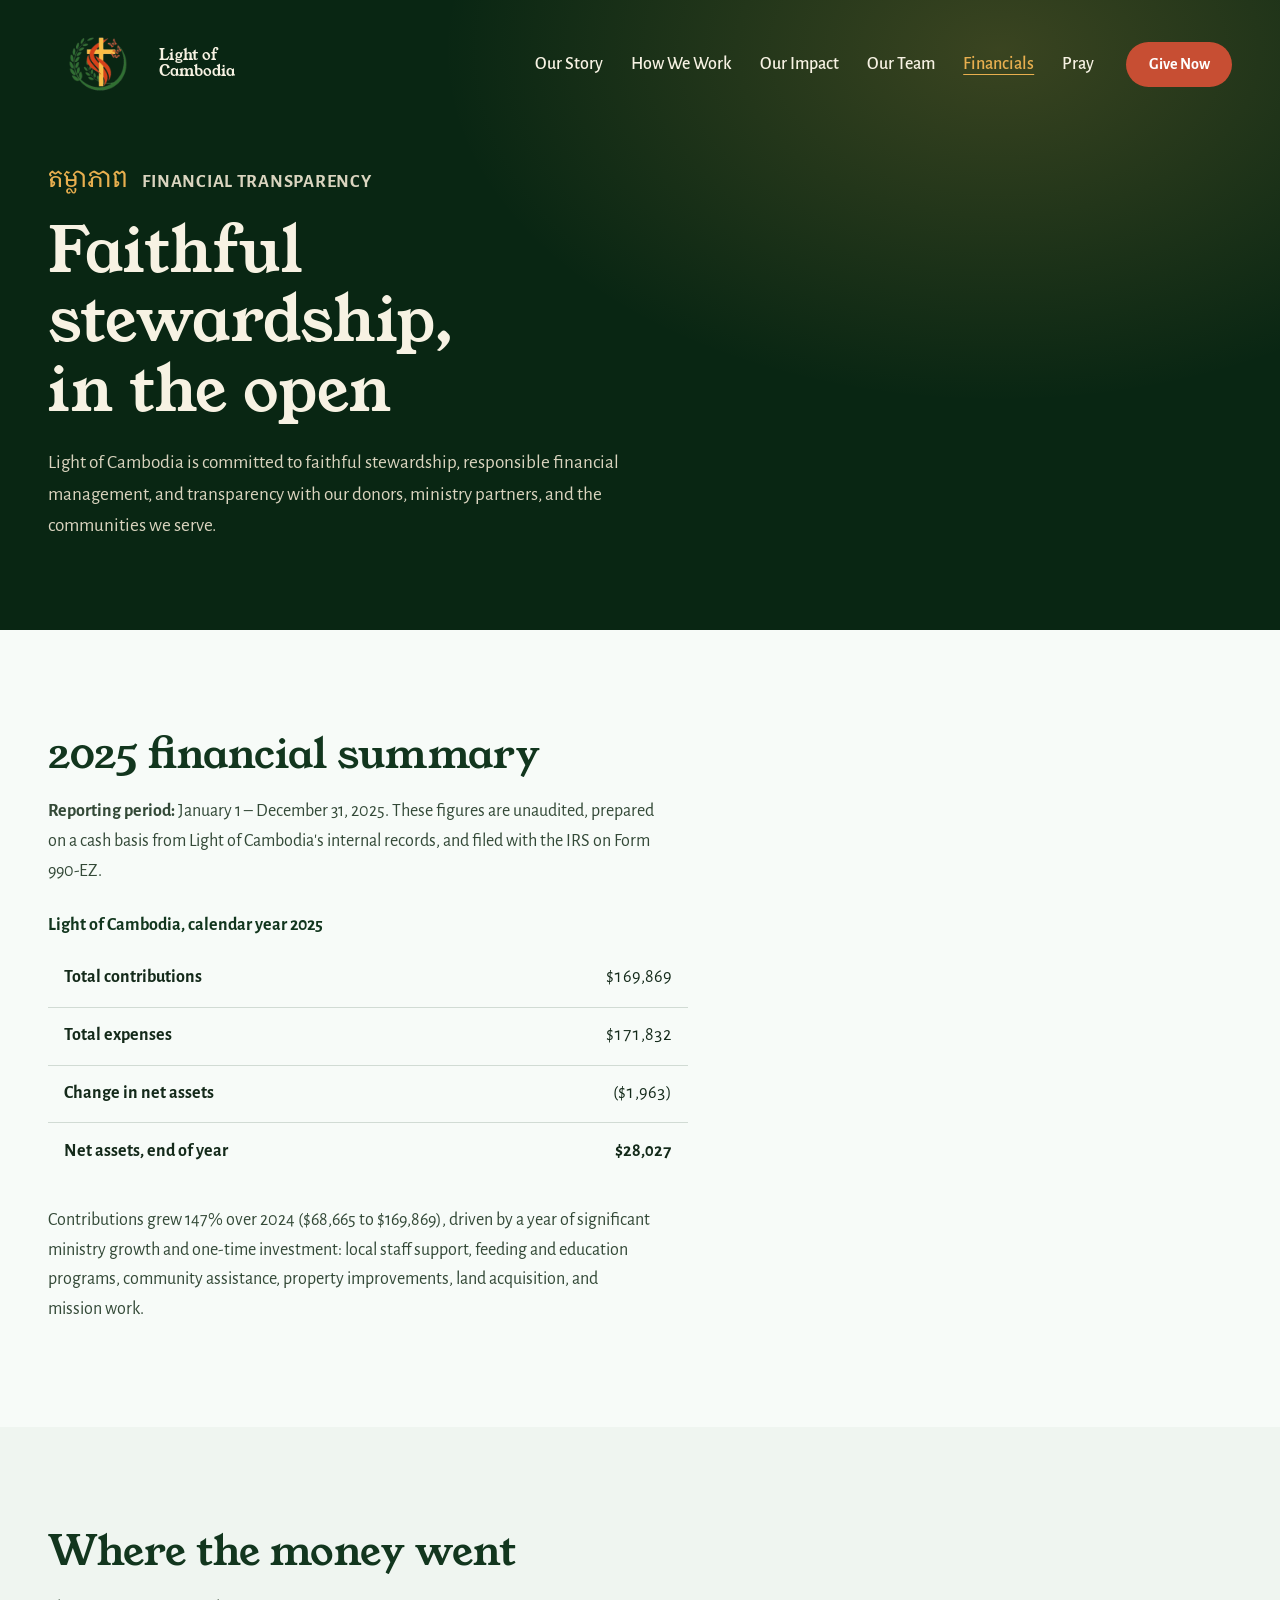
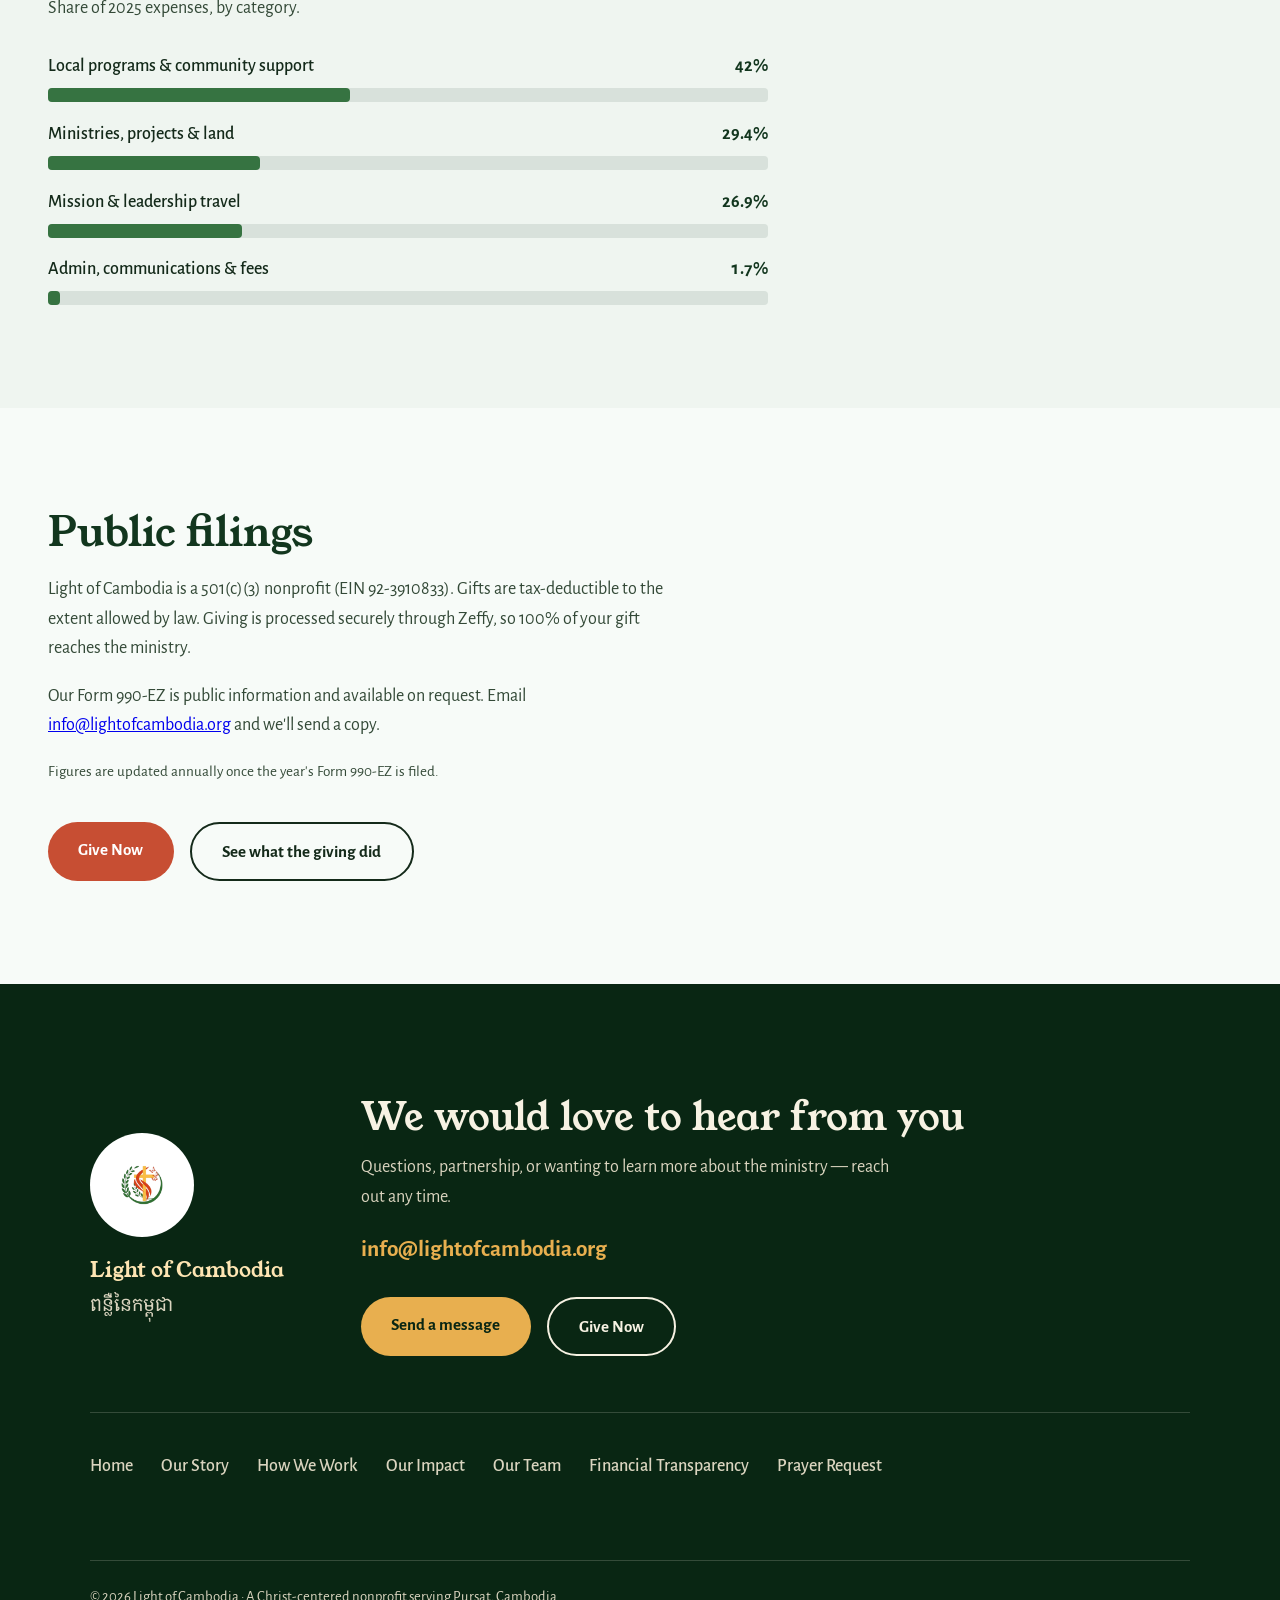
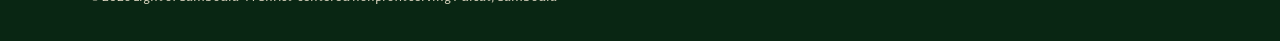
==== financials.html @ 02ff25a1 "Six new pages from Jennifer's Website.zip + stories carousel + CI deploy - our-story, how-we-work, o" ====
<!doctype html>
<html lang="en">
<head>
<meta charset="utf-8">
<meta name="viewport" content="width=device-width, initial-scale=1">
<title>Financial Transparency — Light of Cambodia</title>
<meta name="description" content="Light of Cambodia's 2025 financial summary: contributions, expenses, net assets, and how giving was used. 501(c)(3), EIN 92-3910833.">
<meta property="og:title" content="Financial Transparency — Light of Cambodia">
<meta property="og:description" content="2025 contributions, expenses, and where the money went.">
<meta property="og:image" content="assets/photos/work-property.jpg">
<link rel="icon" type="image/png" href="assets/logo.png">
<link rel="preconnect" href="https://fonts.googleapis.com">
<link rel="preconnect" href="https://fonts.gstatic.com" crossorigin>
<link href="https://fonts.googleapis.com/css2?family=Young+Serif&family=Alegreya+Sans:ital,wght@0,400;0,500;0,700;1,400&family=Noto+Serif+Khmer:wght@400;600&display=swap" rel="stylesheet">
<link rel="stylesheet" href="styles.css">
</head>
<body>

<a class="skip-link" href="#main">Skip to content</a>

<header class="nav" id="top">
  <a class="nav-brand" href="index.html">
    <span class="nav-logo"><img src="assets/logo.png" alt="Light of Cambodia logo — a cross and flame within a laurel of leaves" width="100" height="100"></span>
    <span class="nav-name">Light of<br>Cambodia</span>
  </a>
  <nav class="nav-links" aria-label="Primary">
    <a href="our-story.html">Our Story</a>
    <a href="how-we-work.html">How We Work</a>
    <a href="our-impact.html">Our Impact</a>
    <a href="our-team.html">Our Team</a>
    <a href="financials.html" aria-current="page">Financials</a>
    <a href="prayer.html">Pray</a>
  </nav>
  <a class="btn btn-flame nav-give" href="https://www.zeffy.com/en-US/donation-form/0152b182-8cbf-4714-b26a-99909867ee95" target="_blank" rel="noopener">Give Now</a>
  <button class="nav-toggle" aria-label="Open menu" aria-expanded="false" aria-controls="mobile-menu">
    <span></span><span></span>
  </button>
</header>
<div class="mobile-menu" id="mobile-menu" hidden>
  <a href="index.html">Home</a>
  <a href="our-story.html">Our Story</a>
  <a href="how-we-work.html">How We Work</a>
  <a href="our-impact.html">Our Impact</a>
  <a href="our-team.html">Our Team</a>
  <a href="financials.html" aria-current="page">Financials</a>
  <a href="prayer.html">Pray</a>
  <a class="btn btn-flame" href="https://www.zeffy.com/en-US/donation-form/0152b182-8cbf-4714-b26a-99909867ee95" target="_blank" rel="noopener">Give Now</a>
</div>

<main id="main">

<section class="page-hero">
  <div class="page-hero-glow" aria-hidden="true"></div>
  <div class="page-hero-inner">
    <p class="kicker"><span class="kicker-km" lang="km">តម្លាភាព</span><span class="kicker-en">Financial Transparency</span></p>
    <h1>Faithful stewardship, in the open</h1>
    <p class="page-hero-lede">Light of Cambodia is committed to faithful stewardship, responsible financial management, and transparency with our donors, ministry partners, and the communities we serve.</p>
  </div>
</section>

<section class="section">
  <div class="section-inner">
    <div class="prose reveal">
      <h2>2025 financial summary</h2>
      <p><strong>Reporting period:</strong> January 1 – December 31, 2025. These figures are unaudited, prepared on a cash basis from Light of Cambodia's internal records, and filed with the IRS on Form 990-EZ.</p>

      <table class="fig-table">
        <caption>Light of Cambodia, calendar year 2025</caption>
        <tbody>
          <tr><th scope="row">Total contributions</th><td>$169,869</td></tr>
          <tr><th scope="row">Total expenses</th><td>$171,832</td></tr>
          <tr><th scope="row">Change in net assets</th><td>($1,963)</td></tr>
          <tr><th scope="row">Net assets, end of year</th><td>$28,027</td></tr>
        </tbody>
      </table>

      <p style="margin-top:1.6rem">Contributions grew 147% over 2024 ($68,665 to $169,869), driven by a year of significant ministry growth and one-time investment: local staff support, feeding and education programs, community assistance, property improvements, land acquisition, and mission work.</p>
    </div>
  </div>
</section>

<section class="section section-surface">
  <div class="section-inner">
    <div class="prose reveal">
      <h2>Where the money went</h2>
      <p>Share of 2025 expenses, by category.</p>
      <div class="chart">
        <div class="chart-row">
          <span class="chart-label">Local programs &amp; community support</span>
          <span class="chart-value">42%</span>
          <div class="chart-track" aria-hidden="true"><div class="chart-bar" style="width:42%"></div></div>
        </div>
        <div class="chart-row">
          <span class="chart-label">Ministries, projects &amp; land</span>
          <span class="chart-value">29.4%</span>
          <div class="chart-track" aria-hidden="true"><div class="chart-bar" style="width:29.4%"></div></div>
        </div>
        <div class="chart-row">
          <span class="chart-label">Mission &amp; leadership travel</span>
          <span class="chart-value">26.9%</span>
          <div class="chart-track" aria-hidden="true"><div class="chart-bar" style="width:26.9%"></div></div>
        </div>
        <div class="chart-row">
          <span class="chart-label">Admin, communications &amp; fees</span>
          <span class="chart-value">1.7%</span>
          <div class="chart-track" aria-hidden="true"><div class="chart-bar" style="width:1.7%"></div></div>
        </div>
      </div>
    </div>
  </div>
</section>

<section class="section">
  <div class="section-inner">
    <div class="prose reveal">
      <h2>Public filings</h2>
      <p>Light of Cambodia is a 501(c)(3) nonprofit (EIN 92-3910833). Gifts are tax-deductible to the extent allowed by law. Giving is processed securely through Zeffy, so 100% of your gift reaches the ministry.</p>
      <!-- TODO: when Jennifer sends Light of Cambodia Inc_Form990-Ez.pdf, drop it at assets/docs/ and swap the line below for:
           <p class="page-links"><a class="btn btn-gold" href="assets/docs/light-of-cambodia-form-990ez.pdf">Download our Form 990-EZ (PDF)</a></p> -->
      <p>Our Form 990-EZ is public information and available on request. Email <a href="mailto:info@lightofcambodia.org">info@lightofcambodia.org</a> and we'll send a copy.</p>
      <p class="form-note">Figures are updated annually once the year's Form 990-EZ is filed.</p>
      <div class="page-links">
        <a class="btn btn-flame" href="https://www.zeffy.com/en-US/donation-form/0152b182-8cbf-4714-b26a-99909867ee95" target="_blank" rel="noopener">Give Now</a>
        <a class="btn btn-ghost" href="our-impact.html">See what the giving did</a>
      </div>
    </div>
  </div>
</section>

</main>

<footer class="footer" id="contact">
  <div class="footer-inner">
    <div class="footer-brand reveal">
      <span class="footer-logo"><img src="assets/logo.png" alt="Light of Cambodia logo" width="72" height="72"></span>
      <p class="footer-name">Light of Cambodia</p>
      <p class="footer-km" lang="km">ពន្លឺនៃកម្ពុជា</p>
    </div>
    <div class="footer-contact reveal">
      <h2>We would love to hear from you</h2>
      <p>Questions, partnership, or wanting to learn more about the ministry — reach out any time.</p>
      <a class="footer-email" href="mailto:info@lightofcambodia.org">info@lightofcambodia.org</a>
      <div class="footer-actions">
        <a class="btn btn-gold" href="https://docs.google.com/forms/d/e/1FAIpQLSeYqDHd5xwqYtgAb539Dhl-a-Kqm5qTHkp4d7sRZXW8vZQR5Q/viewform" target="_blank" rel="noopener">Send a message</a>
        <a class="btn btn-ghost" href="https://www.zeffy.com/en-US/donation-form/0152b182-8cbf-4714-b26a-99909867ee95" target="_blank" rel="noopener">Give Now</a>
      </div>
    </div>
  </div>
  <nav class="footer-nav" aria-label="Footer">
    <a href="index.html">Home</a>
    <a href="our-story.html">Our Story</a>
    <a href="how-we-work.html">How We Work</a>
    <a href="our-impact.html">Our Impact</a>
    <a href="our-team.html">Our Team</a>
    <a href="financials.html" aria-current="page">Financial Transparency</a>
    <a href="prayer.html">Prayer Request</a>
  </nav>
  <p class="footer-fine">© <span id="year">2026</span> Light of Cambodia · A Christ-centered nonprofit serving Pursat, Cambodia</p>
</footer>

<script src="app.js"></script>
</body>
</html>
---- styles.css ----
/* Light of Cambodia — palette drawn from the logo:
   laurel green, flame vermilion, marigold cross, dawn light */

:root {
  --evergreen: oklch(0.30 0.06 152);
  --evergreen-deep: oklch(0.24 0.05 152);
  --leaf: oklch(0.50 0.10 148);
  --flame: oklch(0.58 0.16 34);
  --flame-hover: oklch(0.53 0.16 34);
  --marigold: oklch(0.79 0.13 78);
  --sunlight: oklch(0.93 0.07 85);
  --bg: oklch(0.985 0.006 150);
  --surface: oklch(0.965 0.010 148);
  --ink: oklch(0.26 0.04 152);
  --ink-soft: oklch(0.38 0.04 150);
  --on-dark: oklch(0.96 0.02 90);
  --on-dark-soft: oklch(0.87 0.03 95);
  --radius: 14px;
  --z-nav: 50;
  --z-menu: 60;
  --ease-out: cubic-bezier(0.22, 1, 0.36, 1);
}

* { box-sizing: border-box; margin: 0; padding: 0; }
html { scroll-behavior: smooth; }
body {
  font-family: "Alegreya Sans", system-ui, sans-serif;
  font-size: 1.125rem;
  line-height: 1.65;
  color: var(--ink);
  background: var(--bg);
  -webkit-font-smoothing: antialiased;
}
img { max-width: 100%; display: block; }
h1, h2, h3 {
  font-family: "Young Serif", Georgia, serif;
  font-weight: 400;
  line-height: 1.12;
  text-wrap: balance;
}
[lang="km"] { font-family: "Noto Serif Khmer", serif; }
p { text-wrap: pretty; }

/* ---------- buttons ---------- */
.btn {
  display: inline-block;
  font-family: "Alegreya Sans", sans-serif;
  font-weight: 700;
  font-size: 1.0625rem;
  padding: 0.85rem 1.9rem;
  border-radius: 999px;
  text-decoration: none;
  transition: background-color 0.25s var(--ease-out), transform 0.25s var(--ease-out), box-shadow 0.25s var(--ease-out);
}
.btn:hover { transform: translateY(-2px); }
.btn:focus-visible { outline: 3px solid var(--marigold); outline-offset: 3px; }
.btn-flame { background: var(--flame); color: #fff; }
.btn-flame:hover { background: var(--flame-hover); box-shadow: 0 8px 24px oklch(0.58 0.16 34 / 0.35); }
.btn-ghost { color: inherit; border: 2px solid currentColor; }
.btn-gold { background: var(--marigold); color: var(--evergreen-deep); }
.btn-gold:hover { background: var(--sunlight); }

/* ---------- nav ---------- */
.nav {
  position: fixed;
  inset: 0 0 auto 0;
  z-index: var(--z-nav);
  display: flex;
  align-items: center;
  gap: 2rem;
  padding: 0.9rem clamp(1.25rem, 4vw, 3rem);
  transition: background-color 0.35s, box-shadow 0.35s;
}
.nav.scrolled {
  background: oklch(0.985 0.006 150 / 0.92);
  backdrop-filter: blur(12px);
  box-shadow: 0 1px 0 oklch(0.30 0.06 152 / 0.12);
}
.nav-brand { display: flex; align-items: center; gap: 0.7rem; text-decoration: none; }
.nav-logo {
  display: grid;
  place-items: center;
  flex-shrink: 0;
  width: 100px;
  height: 100px;
  transition: width 0.35s var(--ease-out), height 0.35s var(--ease-out);
}
.nav-logo img {
  width: 100%;
  height: 100%;
  max-width: none;
}
.nav.scrolled .nav-logo { width: 68px; height: 68px; }
.nav-name {
  font-family: "Young Serif", serif;
  font-size: 0.95rem;
  line-height: 1.05;
  color: var(--on-dark);
  transition: color 0.35s;
}
.nav.scrolled .nav-name { color: var(--evergreen); }
.nav-links { display: flex; gap: 1.75rem; margin-left: auto; }
.nav-links a {
  color: var(--on-dark);
  text-decoration: none;
  font-weight: 500;
  transition: color 0.35s;
}
.nav.scrolled .nav-links a { color: var(--ink); }
.nav-links a:hover { color: var(--marigold); }
.nav.scrolled .nav-links a:hover { color: var(--flame); }
.nav-give { padding: 0.6rem 1.4rem; font-size: 1rem; }
.nav-toggle { display: none; }

.mobile-menu[hidden] { display: none; }
.mobile-menu {
  position: fixed;
  inset: 0;
  z-index: var(--z-menu);
  background: var(--evergreen-deep);
  display: flex;
  flex-direction: column;
  align-items: center;
  justify-content: center;
  gap: 2rem;
}
.mobile-menu a {
  color: var(--on-dark);
  font-family: "Young Serif", serif;
  font-size: 1.6rem;
  text-decoration: none;
}
.mobile-menu .btn { font-family: "Alegreya Sans", sans-serif; font-size: 1.1rem; }

/* ---------- hero ---------- */
.hero {
  position: relative;
  min-height: 100svh;
  display: flex;
  align-items: flex-end;
  overflow: hidden;
  color: var(--on-dark);
}
.hero-photo {
  position: absolute;
  inset: 0;
  width: 100%;
  height: 100%;
  object-fit: cover;
  object-position: center 40%;
}
.hero-scrim {
  position: absolute;
  inset: 0;
  background:
    linear-gradient(to top, oklch(0.20 0.05 152 / 0.92) 0%, oklch(0.22 0.05 152 / 0.55) 34%, transparent 65%),
    linear-gradient(to bottom, oklch(0.22 0.05 152 / 0.45), transparent 30%);
}
.hero-glow {
  position: absolute;
  inset: 0;
  background: radial-gradient(ellipse 80% 55% at 72% 20%, oklch(0.85 0.12 80 / 0.32), transparent 60%);
  mix-blend-mode: screen;
}
.hero-khmer {
  position: absolute;
  top: 8%;
  right: 4%;
  font-size: clamp(6rem, 18vw, 15rem);
  line-height: 1;
  color: oklch(0.93 0.07 85 / 0.16);
  user-select: none;
}
.hero-logo {
  position: absolute;
  right: clamp(4rem, 11vw, 13rem);
  top: calc(38% + 100px);
  transform: translateY(-50%);
  width: clamp(240px, 26vw, 400px);
  height: auto;
  filter:
    drop-shadow(0 0 26px oklch(0.96 0.04 90 / 0.9))
    drop-shadow(0 0 70px oklch(0.79 0.13 78 / 0.7))
    drop-shadow(0 6px 22px oklch(0.20 0.05 152 / 0.55));
}
.hero-inner {
  position: relative;
  width: min(1200px, 100%);
  margin-inline: auto;
  padding: clamp(6rem, 12vh, 9rem) clamp(1.25rem, 4vw, 3rem) clamp(3.5rem, 8vh, 6rem);
}
.hero-kicker {
  font-size: 1.05rem;
  color: var(--sunlight);
  margin-bottom: 1.1rem;
}
.hero-kicker [lang="km"] { font-size: 1.15rem; }
.hero h1 {
  font-size: clamp(2.5rem, 6.5vw, 5rem);
  max-width: 16ch;
  text-shadow: 0 2px 30px oklch(0.20 0.05 152 / 0.5);
}
.hero-lede {
  max-width: 56ch;
  margin-top: 1.4rem;
  font-size: clamp(1.1rem, 1.5vw, 1.3rem);
  color: var(--on-dark);
}
.hero-cta { display: flex; flex-wrap: wrap; gap: 1rem; margin-top: 2.2rem; }

/* ---------- shared section rhythm ---------- */
.kicker {
  display: flex;
  align-items: baseline;
  gap: 0.9rem;
  margin-bottom: 1.2rem;
}
.kicker-km {
  font-size: 1.5rem;
  color: var(--flame);
  line-height: 1.3;
}
.kicker-en {
  font-weight: 700;
  letter-spacing: 0.04em;
  text-transform: uppercase;
  font-size: 1.15rem;
  color: var(--leaf);
}
.kicker-light .kicker-km { color: var(--marigold); }
.kicker-light .kicker-en { color: var(--on-dark-soft); }

/* ---------- who ---------- */
.who { padding: clamp(4.5rem, 10vw, 8rem) clamp(1.25rem, 4vw, 3rem); }
.who-grid {
  width: min(1200px, 100%);
  margin-inline: auto;
  display: grid;
  grid-template-columns: 1.15fr 0.85fr;
  gap: clamp(2.5rem, 6vw, 5.5rem);
  align-items: center;
}
.who h2 { font-size: clamp(1.9rem, 3.4vw, 2.8rem); color: var(--evergreen); margin-bottom: 1.4rem; }
.who p { max-width: 62ch; color: var(--ink-soft); }
.who p + p { margin-top: 1.1rem; }
.who-vision {
  margin-top: 1.6rem;
  padding-top: 1.6rem;
  border-top: 2px solid var(--marigold);
  color: var(--ink) !important;
}
.who-photo img { border-radius: var(--radius); aspect-ratio: 4 / 4.6; object-fit: cover; }
.who-photo figcaption {
  margin-top: 0.8rem;
  font-size: 0.95rem;
  font-style: italic;
  color: var(--ink-soft);
}

/* ---------- verse ---------- */
.verse {
  position: relative;
  background: var(--evergreen-deep);
  color: var(--on-dark);
  padding: clamp(5rem, 11vw, 8.5rem) clamp(1.25rem, 4vw, 3rem);
  text-align: center;
  overflow: hidden;
}
.verse-glow {
  position: absolute;
  inset: 0;
  background: radial-gradient(ellipse 60% 80% at 50% 110%, oklch(0.79 0.13 78 / 0.22), transparent 65%);
}
.verse-logo {
  position: relative;
  display: inline-grid;
  place-items: center;
  width: 168px;
  height: 168px;
  border-radius: 50%;
  background: #fff;
  margin-bottom: 2.4rem;
  box-shadow: 0 0 70px oklch(0.79 0.13 78 / 0.5), 0 0 24px oklch(0.79 0.13 78 / 0.35);
}
.verse blockquote { position: relative; }
.verse p {
  font-family: "Young Serif", serif;
  font-size: clamp(1.6rem, 3.6vw, 2.9rem);
  line-height: 1.3;
  color: var(--sunlight);
}
.verse cite {
  display: block;
  margin-top: 1.4rem;
  font-style: normal;
  font-weight: 500;
  letter-spacing: 0.08em;
  text-transform: uppercase;
  font-size: 0.9rem;
  color: var(--on-dark-soft);
}

/* ---------- work ---------- */
.work { padding: clamp(4.5rem, 10vw, 8rem) clamp(1.25rem, 4vw, 3rem); }
.work-head { width: min(1200px, 100%); margin-inline: auto; margin-bottom: clamp(3rem, 6vw, 5rem); }
.work-head h2 { font-size: clamp(1.9rem, 3.4vw, 2.8rem); color: var(--evergreen); max-width: 24ch; }

.band {
  width: min(1200px, 100%);
  margin-inline: auto;
  display: grid;
  grid-template-columns: 1fr 1fr;
  gap: clamp(2rem, 5vw, 4.5rem);
  align-items: center;
}
.band + .band { margin-top: clamp(3.5rem, 7vw, 6rem); }
.band-flip .band-photo { order: 2; }
.band-photo img {
  border-radius: var(--radius);
  aspect-ratio: 5 / 4;
  object-fit: cover;
  width: 100%;
}
.band-km {
  font-size: 1.7rem;
  color: var(--marigold);
  margin-bottom: 0.4rem;
}
.band-km-light { color: var(--sunlight); }
.band h3 { font-size: clamp(1.5rem, 2.4vw, 2rem); color: var(--evergreen); margin-bottom: 1rem; }
.band p { max-width: 58ch; color: var(--ink-soft); }

.projects {
  width: min(1200px, 100%);
  margin-inline: auto;
  margin-top: clamp(4rem, 8vw, 6.5rem);
  padding-top: clamp(2.5rem, 5vw, 4rem);
  border-top: 2px solid var(--marigold);
}
.projects h3 { font-size: clamp(1.4rem, 2.2vw, 1.8rem); color: var(--evergreen); margin-bottom: 1.8rem; }
.projects-row {
  display: grid;
  grid-template-columns: repeat(auto-fit, minmax(240px, 1fr));
  gap: 1.5rem;
}
.projects-row img { border-radius: var(--radius); aspect-ratio: 4 / 3; object-fit: cover; width: 100%; }
.projects-row figcaption { margin-top: 0.7rem; font-size: 0.95rem; color: var(--ink-soft); }

/* ---------- values ---------- */
.values {
  background: var(--evergreen);
  color: var(--on-dark);
  padding: clamp(4.5rem, 10vw, 7.5rem) clamp(1.25rem, 4vw, 3rem);
}
.values-inner { width: min(880px, 100%); margin-inline: auto; }
.values-list { list-style: none; }
.values-list li {
  padding: 1.35rem 0;
  font-size: clamp(1.1rem, 1.6vw, 1.3rem);
  color: var(--on-dark-soft);
  max-width: 65ch;
}
.values-list li + li { border-top: 1px solid oklch(0.96 0.02 90 / 0.18); }
.values-list strong {
  font-family: "Young Serif", serif;
  font-weight: 400;
  color: var(--sunlight);
  margin-right: 0.35rem;
}

/* ---------- involved ---------- */
.involved { padding: clamp(4.5rem, 10vw, 8rem) clamp(1.25rem, 4vw, 3rem); background: var(--surface); }
.involved-head { width: min(1200px, 100%); margin-inline: auto; margin-bottom: clamp(2.5rem, 5vw, 4rem); }
.involved-head h2 { font-size: clamp(1.9rem, 3.4vw, 2.8rem); color: var(--evergreen); max-width: 26ch; }
.involved-grid {
  width: min(1200px, 100%);
  margin-inline: auto;
  display: grid;
  grid-template-columns: 1fr 1fr;
  gap: clamp(1.5rem, 3vw, 2.5rem);
  align-items: stretch;
}
.involved-card {
  border-radius: var(--radius);
  padding: clamp(2rem, 4vw, 3rem);
}
.involved-give { background: #fff; border: 1px solid oklch(0.30 0.06 152 / 0.14); }
.involved-give h3, .involved-pray h3 { font-size: clamp(1.5rem, 2.4vw, 2rem); margin-bottom: 1rem; }
.involved-give h3 { color: var(--evergreen); }
.involved-give p { color: var(--ink-soft); max-width: 55ch; }
.involved-give .btn { margin-top: 1.6rem; }
.involved-note { font-size: 0.92rem; margin-top: 1rem; }
.involved-pray {
  position: relative;
  background: var(--evergreen-deep);
  color: var(--on-dark);
  overflow: hidden;
  display: flex;
  flex-direction: column;
  justify-content: flex-end;
  min-height: 480px;
}
.pray-photo {
  position: absolute;
  inset: 0;
}
.pray-photo img { width: 100%; height: 100%; object-fit: cover; opacity: 0.38; }
.involved-pray::after {
  content: "";
  position: absolute;
  inset: 0;
  background: linear-gradient(to top, oklch(0.24 0.05 152 / 0.95) 20%, transparent 75%);
}
.involved-pray > *:not(.pray-photo) { position: relative; z-index: 1; }
.involved-pray h3 { color: var(--sunlight); }
.involved-pray p { color: var(--on-dark-soft); max-width: 50ch; }

/* ---------- footer ---------- */
.footer {
  background: var(--evergreen-deep);
  color: var(--on-dark);
  padding: clamp(4.5rem, 9vw, 7rem) clamp(1.25rem, 4vw, 3rem) 2rem;
}
.footer-inner {
  width: min(1100px, 100%);
  margin-inline: auto;
  display: grid;
  grid-template-columns: auto 1fr;
  gap: clamp(2.5rem, 6vw, 5rem);
  align-items: center;
}
.footer-logo {
  display: inline-grid;
  place-items: center;
  width: 104px;
  height: 104px;
  border-radius: 50%;
  background: #fff;
}
.footer-name { font-family: "Young Serif", serif; font-size: 1.3rem; margin-top: 1rem; color: var(--sunlight); }
.footer-km { color: var(--on-dark-soft); margin-top: 0.2rem; }
.footer-contact h2 { font-size: clamp(1.7rem, 3vw, 2.4rem); color: var(--on-dark); margin-bottom: 0.9rem; }
.footer-contact p { color: var(--on-dark-soft); max-width: 55ch; }
.footer-email {
  display: inline-block;
  margin-top: 1.1rem;
  font-size: clamp(1.15rem, 2vw, 1.45rem);
  font-weight: 700;
  color: var(--marigold);
  text-decoration: none;
}
.footer-email:hover { color: var(--sunlight); text-decoration: underline; }
.footer-actions { display: flex; flex-wrap: wrap; gap: 1rem; margin-top: 1.8rem; }
.footer-fine {
  width: min(1100px, 100%);
  margin: clamp(3rem, 6vw, 4.5rem) auto 0;
  padding-top: 1.5rem;
  border-top: 1px solid oklch(0.96 0.02 90 / 0.18);
  font-size: 0.92rem;
  color: var(--on-dark-soft);
}

/* ---------- reveals (enhance-only: visible without JS) ---------- */
.js .reveal {
  opacity: 0;
  transform: translateY(24px);
  transition: opacity 0.8s var(--ease-out), transform 0.8s var(--ease-out);
}
.js .reveal.in { opacity: 1; transform: none; }

@media (prefers-reduced-motion: reduce) {
  html { scroll-behavior: auto; }
  .js .reveal { opacity: 1; transform: none; transition: none; }
  .btn:hover { transform: none; }
}

/* ---------- responsive ---------- */
@media (max-width: 900px) {
  .nav-links, .nav-give { display: none; }
  .hero-logo { display: none; }
  .nav-logo { width: 76px; height: 76px; }
  .nav.scrolled .nav-logo { width: 56px; height: 56px; }
  .verse-logo { width: 132px; height: 132px; }
  .verse-logo img { width: 118px; height: 118px; }
  .nav-toggle {
    display: flex;
    flex-direction: column;
    gap: 6px;
    margin-left: auto;
    background: none;
    border: 0;
    padding: 10px;
    cursor: pointer;
  }
  .nav-toggle span {
    width: 26px;
    height: 2.5px;
    background: var(--on-dark);
    border-radius: 2px;
    transition: background-color 0.35s;
  }
  .nav.scrolled .nav-toggle span { background: var(--evergreen); }
  .who-grid, .band, .involved-grid, .footer-inner { grid-template-columns: 1fr; }
  .band-flip .band-photo { order: 0; }
  .hero h1 { font-size: clamp(2.2rem, 9vw, 3.2rem); }
  .hero-khmer { top: 12%; right: 2%; }
  .involved-pray { min-height: 420px; }
}

/* =========================================================
   INTERIOR PAGES  (Our Story, How We Work, Our Impact,
   Our Team, Financial Transparency, Prayer Request)
   ========================================================= */

/* skip link */
.skip-link {
  position: absolute;
  left: 1rem;
  top: 1rem;
  z-index: 100;
  transform: translateY(-200%);
  background: var(--marigold);
  color: var(--evergreen-deep);
  font-weight: 700;
  padding: 0.75rem 1.25rem;
  border-radius: 999px;
  text-decoration: none;
  transition: transform 0.2s var(--ease-out);
}
.skip-link:focus { transform: none; outline: 3px solid var(--evergreen-deep); outline-offset: 2px; }

/* current page marker in nav */
.nav-links a[aria-current="page"],
.mobile-menu a[aria-current="page"] { color: var(--marigold); text-decoration: underline; text-underline-offset: 5px; }
.nav.scrolled .nav-links a[aria-current="page"] { color: var(--flame); }

/* page hero — dark band so the transparent nav keeps its contrast */
.page-hero {
  position: relative;
  background: var(--evergreen-deep);
  color: var(--on-dark);
  padding: clamp(9rem, 18vh, 13rem) clamp(1.25rem, 4vw, 3rem) clamp(3.5rem, 7vw, 5.5rem);
  overflow: hidden;
}
.page-hero-glow {
  position: absolute;
  inset: 0;
  background: radial-gradient(ellipse 70% 90% at 78% 8%, oklch(0.79 0.13 78 / 0.22), transparent 62%);
}
.page-hero-inner { position: relative; width: min(1200px, 100%); margin-inline: auto; }
.page-hero h1 { font-size: clamp(2.2rem, 5vw, 3.9rem); color: var(--on-dark); max-width: 18ch; }
.page-hero-lede {
  max-width: 62ch;
  margin-top: 1.3rem;
  font-size: clamp(1.1rem, 1.5vw, 1.28rem);
  color: var(--on-dark-soft);
}
.page-hero .kicker-km { color: var(--marigold); }
.page-hero .kicker-en { color: var(--on-dark-soft); }

/* generic page section + prose */
.section { padding: clamp(3.5rem, 8vw, 6.5rem) clamp(1.25rem, 4vw, 3rem); }
.section-tight { padding-block: clamp(2.5rem, 5vw, 4rem); }
.section-surface { background: var(--surface); }
.section-dark { background: var(--evergreen); color: var(--on-dark); }
.section-inner { width: min(1200px, 100%); margin-inline: auto; }
.section-inner-narrow { width: min(820px, 100%); margin-inline: auto; }
.section h2 { font-size: clamp(1.7rem, 3.2vw, 2.6rem); color: var(--evergreen); margin-bottom: 1.2rem; }
.section-dark h2 { color: var(--sunlight); }
.section h3 { font-size: clamp(1.35rem, 2.2vw, 1.8rem); color: var(--evergreen); margin-bottom: 0.8rem; }
.prose p { color: var(--ink-soft); max-width: 62ch; }
.prose p + p { margin-top: 1.1rem; }
.prose-lead { font-size: 1.2rem; color: var(--ink) !important; }
.section-dark .prose p { color: var(--on-dark-soft); }

/* pull quote / verse line inside a light page */
.page-verse {
  font-family: "Young Serif", serif;
  font-size: clamp(1.3rem, 2.4vw, 1.9rem);
  line-height: 1.35;
  color: var(--evergreen);
  border-left: 3px solid var(--marigold);
  padding-left: 1.4rem;
  max-width: 40ch;
  margin-block: 2rem;
}
.page-verse cite { display: block; margin-top: 0.8rem; font-family: "Alegreya Sans", sans-serif; font-style: normal; font-size: 0.9rem; letter-spacing: 0.08em; text-transform: uppercase; color: var(--leaf); }

/* photo + copy band inside interior pages (reuses .band grid) */
.band-tall .band-photo img { aspect-ratio: 4 / 5; }
.band-copy > .band-note { margin-top: 1rem; font-style: italic; color: var(--ink-soft); }

/* next-steps link row */
.page-links {
  display: flex;
  flex-wrap: wrap;
  gap: 1rem;
  margin-top: 2.4rem;
}

/* ---------- team grid ---------- */
.team-group + .team-group { margin-top: clamp(3rem, 6vw, 4.5rem); }
.team-group > h2 { margin-bottom: 1.8rem; }
.team-grid {
  display: grid;
  grid-template-columns: repeat(auto-fill, minmax(240px, 1fr));
  gap: clamp(1.5rem, 3vw, 2.25rem);
}
.team-card { display: flex; flex-direction: column; }
.team-card img {
  width: 100%;
  aspect-ratio: 4 / 5;
  object-fit: cover;
  object-position: center 25%;
  border-radius: var(--radius);
  background: var(--surface);
}
.team-name { font-family: "Young Serif", serif; font-size: 1.25rem; color: var(--evergreen); margin-top: 0.9rem; }
.team-role {
  font-weight: 700;
  font-size: 0.92rem;
  letter-spacing: 0.05em;
  text-transform: uppercase;
  color: var(--flame);
  margin-top: 0.15rem;
}
.team-bio { margin-top: 0.5rem; font-size: 1rem; color: var(--ink-soft); }

/* ---------- stat tiles ---------- */
.stat-grid {
  display: grid;
  grid-template-columns: repeat(auto-fit, minmax(230px, 1fr));
  gap: clamp(1rem, 2vw, 1.5rem);
  margin-top: 2rem;
}
.stat {
  background: #fff;
  border: 1px solid oklch(0.30 0.06 152 / 0.14);
  border-radius: var(--radius);
  padding: 1.6rem 1.5rem;
}
.section-surface .stat { background: #fff; }
.stat-value {
  font-family: "Young Serif", serif;
  font-size: clamp(1.9rem, 3.4vw, 2.6rem);
  line-height: 1.05;
  color: var(--evergreen);
}
.stat-label { margin-top: 0.6rem; color: var(--ink-soft); font-size: 1.02rem; }
.stat-when {
  display: block;
  margin-top: 0.7rem;
  font-size: 0.85rem;
  letter-spacing: 0.05em;
  text-transform: uppercase;
  color: var(--leaf);
  font-weight: 700;
}
.stat a { color: var(--flame); }

/* ---------- financial figures + chart ---------- */
.fig-table { width: 100%; border-collapse: collapse; margin-top: 1.5rem; max-width: 640px; }
.fig-table caption { text-align: left; font-weight: 700; color: var(--evergreen); padding-bottom: 0.6rem; }
.fig-table th, .fig-table td { text-align: left; padding: 0.85rem 1rem; border-bottom: 1px solid oklch(0.30 0.06 152 / 0.16); }
.fig-table td:last-child, .fig-table th:last-child { text-align: right; font-variant-numeric: tabular-nums; }
.fig-table tbody tr:last-child th, .fig-table tbody tr:last-child td { border-bottom: 0; font-weight: 700; }

.chart { margin-top: 1.75rem; max-width: 720px; display: grid; gap: 1.1rem; }
.chart-row { display: grid; grid-template-columns: 1fr auto; gap: 0.4rem 1rem; align-items: baseline; }
.chart-label { color: var(--ink); font-weight: 500; }
.chart-value { font-variant-numeric: tabular-nums; font-weight: 700; color: var(--evergreen); }
.chart-track {
  grid-column: 1 / -1;
  height: 14px;
  border-radius: 4px;
  background: oklch(0.30 0.06 152 / 0.10);
  overflow: hidden;
}
.chart-bar { height: 100%; background: var(--leaf); border-radius: 0 4px 4px 0; }

/* ---------- carousel ---------- */
.carousel { position: relative; margin-top: 1.8rem; }
.carousel-viewport { overflow: hidden; border-radius: var(--radius); }
.carousel-track { display: flex; transition: transform 0.6s var(--ease-out); }
.carousel-slide {
  flex: 0 0 100%;
  display: grid;
  grid-template-columns: 1.05fr 0.95fr;
  gap: clamp(1.25rem, 3vw, 2.5rem);
  align-items: center;
  background: #fff;
  border: 1px solid oklch(0.30 0.06 152 / 0.14);
  border-radius: var(--radius);
  overflow: hidden;
}
.carousel-slide img { width: 100%; height: 100%; aspect-ratio: 5 / 4; object-fit: cover; }
.carousel-copy { padding: clamp(1.25rem, 3vw, 2.5rem) clamp(1.25rem, 3vw, 2.5rem) clamp(1.25rem, 3vw, 2.5rem) 0; }
.carousel-title { font-family: "Young Serif", serif; font-size: 1.3rem; color: var(--evergreen); margin-bottom: 0.7rem; }
.carousel-hook { color: var(--ink-soft); }
.carousel-link {
  display: inline-block;
  margin-top: 1.1rem;
  font-weight: 700;
  color: var(--flame);
  text-underline-offset: 4px;
}
.carousel-controls { display: flex; align-items: center; gap: 0.5rem; margin-top: 1.1rem; }
.carousel-btn {
  width: 44px;
  height: 44px;
  display: grid;
  place-items: center;
  border-radius: 999px;
  border: 2px solid var(--evergreen);
  background: transparent;
  color: var(--evergreen);
  cursor: pointer;
  font-size: 1.1rem;
  line-height: 1;
}
.carousel-btn:hover { background: var(--evergreen); color: var(--on-dark); }
.carousel-btn:focus-visible { outline: 3px solid var(--marigold); outline-offset: 3px; }
.carousel-dots { display: flex; gap: 0.35rem; margin-left: 0.35rem; }
.carousel-dot {
  width: 44px;
  height: 44px;
  padding: 0;
  border: 0;
  background: none;
  cursor: pointer;
  display: grid;
  place-items: center;
}
.carousel-dot::before {
  content: "";
  width: 11px;
  height: 11px;
  border-radius: 50%;
  background: oklch(0.30 0.06 152 / 0.28);
  transition: background-color 0.25s;
}
.carousel-dot[aria-current="true"]::before { background: var(--flame); }
.carousel-dot:focus-visible { outline: 3px solid var(--marigold); outline-offset: -4px; border-radius: 999px; }

/* ---------- forms ---------- */
.form { margin-top: 2rem; max-width: 640px; display: grid; gap: 1.35rem; }
.field { display: grid; gap: 0.4rem; }
.field > label, .fieldset > legend { font-weight: 700; color: var(--evergreen); }
.field-hint { font-size: 0.95rem; color: var(--ink-soft); }
.form input[type="text"],
.form input[type="email"],
.form textarea {
  font: inherit;
  font-size: 1.05rem;
  color: var(--ink);
  background: #fff;
  border: 2px solid oklch(0.30 0.06 152 / 0.28);
  border-radius: 10px;
  padding: 0.75rem 0.9rem;
  width: 100%;
  min-height: 48px;
}
.form textarea { min-height: 180px; resize: vertical; }
.form input:focus-visible, .form textarea:focus-visible {
  outline: 3px solid var(--marigold);
  outline-offset: 1px;
  border-color: var(--evergreen);
}
.fieldset { border: 0; display: grid; gap: 0.55rem; }
.choice { display: flex; align-items: flex-start; gap: 0.7rem; min-height: 44px; padding-block: 0.35rem; }
.choice input { width: 24px; height: 24px; margin-top: 0.15rem; accent-color: var(--flame); flex-shrink: 0; }
.choice label { color: var(--ink-soft); }
.form button[type="submit"] { border: 0; cursor: pointer; justify-self: start; font-family: "Alegreya Sans", sans-serif; }
.hp-field { position: absolute; left: -9999px; width: 1px; height: 1px; overflow: hidden; }
.form-status { font-weight: 700; }
.form-status[data-state="ok"] { color: var(--leaf); }
.form-status[data-state="error"] { color: var(--flame); }
.form-note { font-size: 0.95rem; color: var(--ink-soft); max-width: 62ch; margin-top: 1.2rem; }

/* ---------- footer nav ---------- */
.footer-nav {
  width: min(1100px, 100%);
  margin: clamp(2.5rem, 5vw, 3.5rem) auto 0;
  padding-top: 2rem;
  border-top: 1px solid oklch(0.96 0.02 90 / 0.18);
  display: flex;
  flex-wrap: wrap;
  gap: 0.6rem 1.75rem;
}
.footer-nav a {
  color: var(--on-dark-soft);
  text-decoration: none;
  font-weight: 500;
  padding-block: 0.4rem;
}
.footer-nav a:hover { color: var(--marigold); text-decoration: underline; }

/* ---------- responsive (interior) ---------- */
@media (max-width: 1100px) {
  .nav-links, .nav-give { display: none; }
  .nav-toggle {
    display: flex;
    flex-direction: column;
    gap: 6px;
    margin-left: auto;
    background: none;
    border: 0;
    padding: 10px;
    cursor: pointer;
  }
  .nav-toggle span { width: 26px; height: 2.5px; background: var(--on-dark); border-radius: 2px; transition: background-color 0.35s; }
  .nav.scrolled .nav-toggle span { background: var(--evergreen); }
}
@media (max-width: 820px) {
  .carousel-slide { grid-template-columns: 1fr; }
  .carousel-copy { padding: 0 clamp(1.25rem, 4vw, 2rem) clamp(1.5rem, 4vw, 2rem); }
  .team-grid { grid-template-columns: repeat(auto-fill, minmax(180px, 1fr)); }
}
@media (prefers-reduced-motion: reduce) {
  .carousel-track { transition: none; }
}

/* screen-reader-only text */
.sr-only {
  position: absolute;
  width: 1px; height: 1px;
  padding: 0; margin: -1px;
  overflow: hidden;
  clip-path: inset(50%);
  white-space: nowrap;
}

/* carousel: works without JS (stacked), enhanced with JS (sliding) */
.carousel-track { display: grid; gap: 1.5rem; }
.js .carousel-track { display: flex; gap: 0; }
.carousel-controls[hidden] { display: none; }

/* width/height attributes on <img> would otherwise beat the CSS aspect-ratio */
.band-photo img,
.team-card img,
.carousel-slide img,
.who-photo img,
.projects-row img { height: auto; }
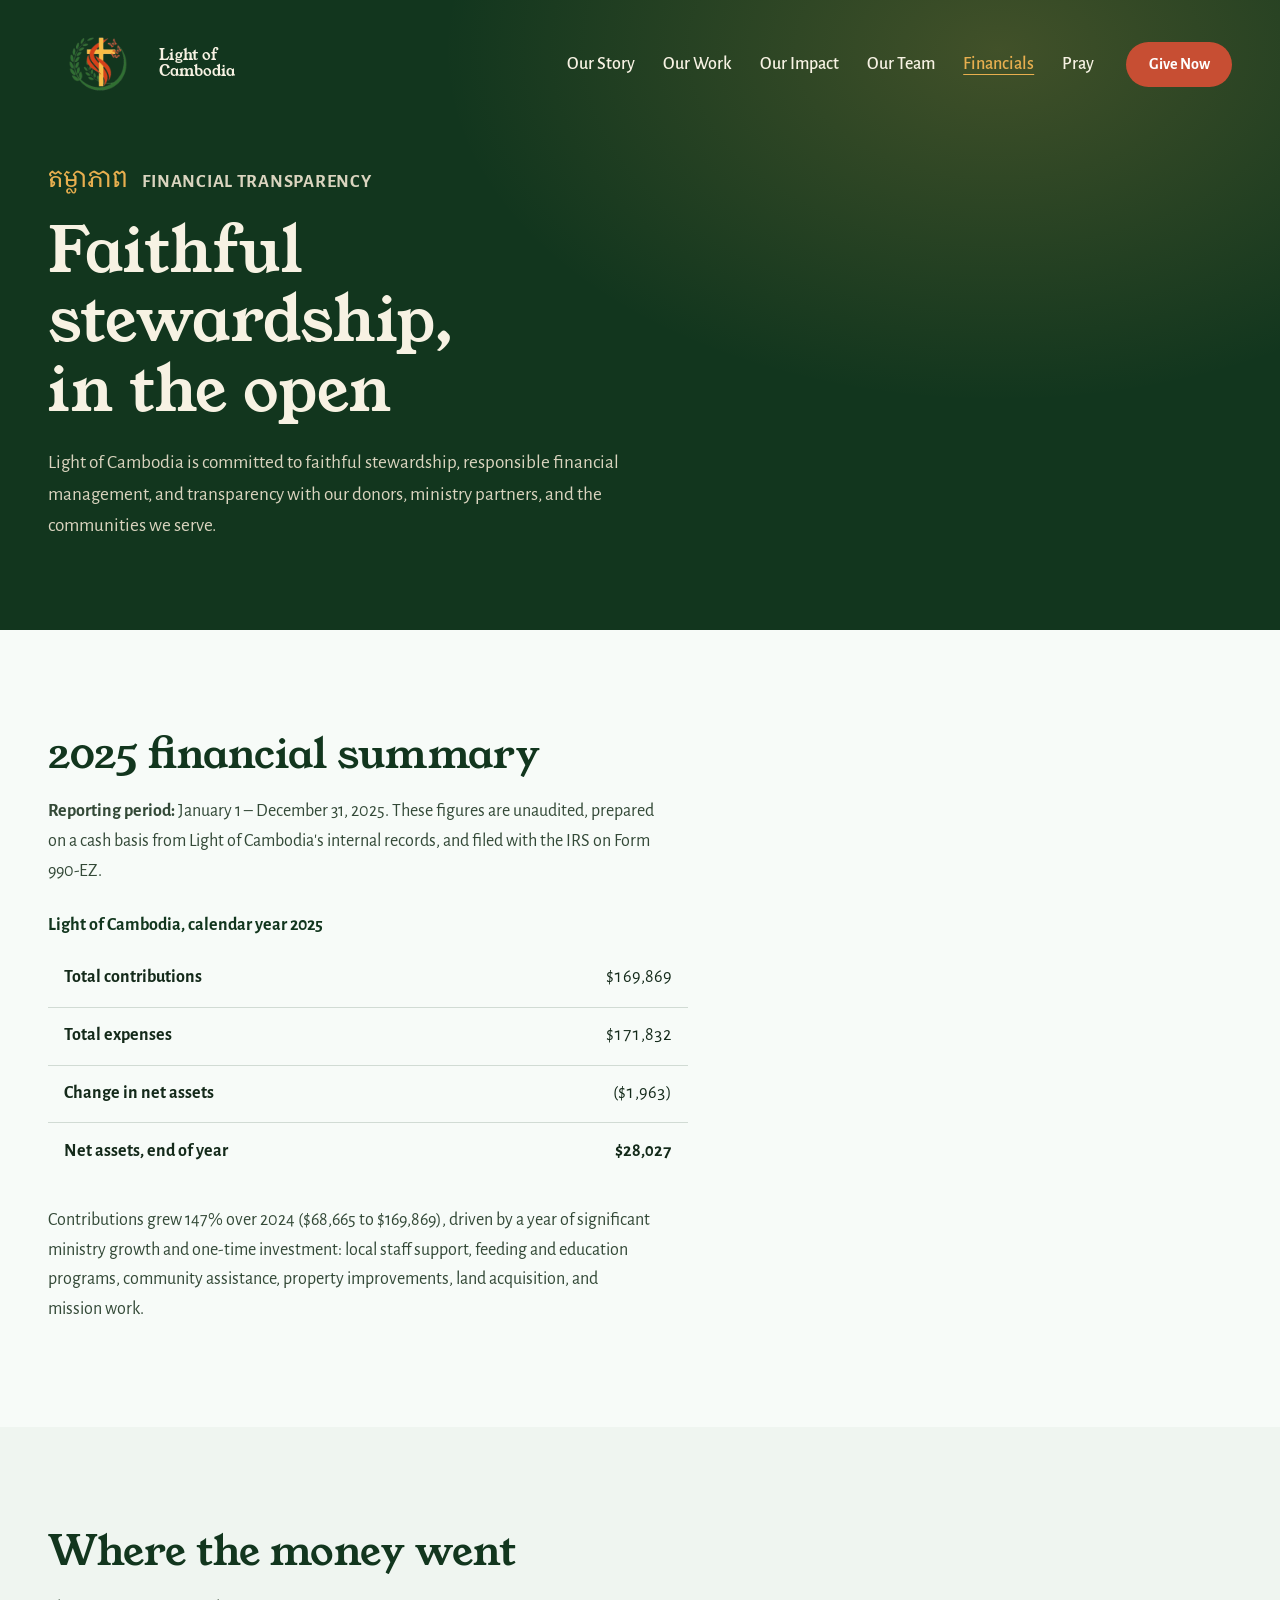
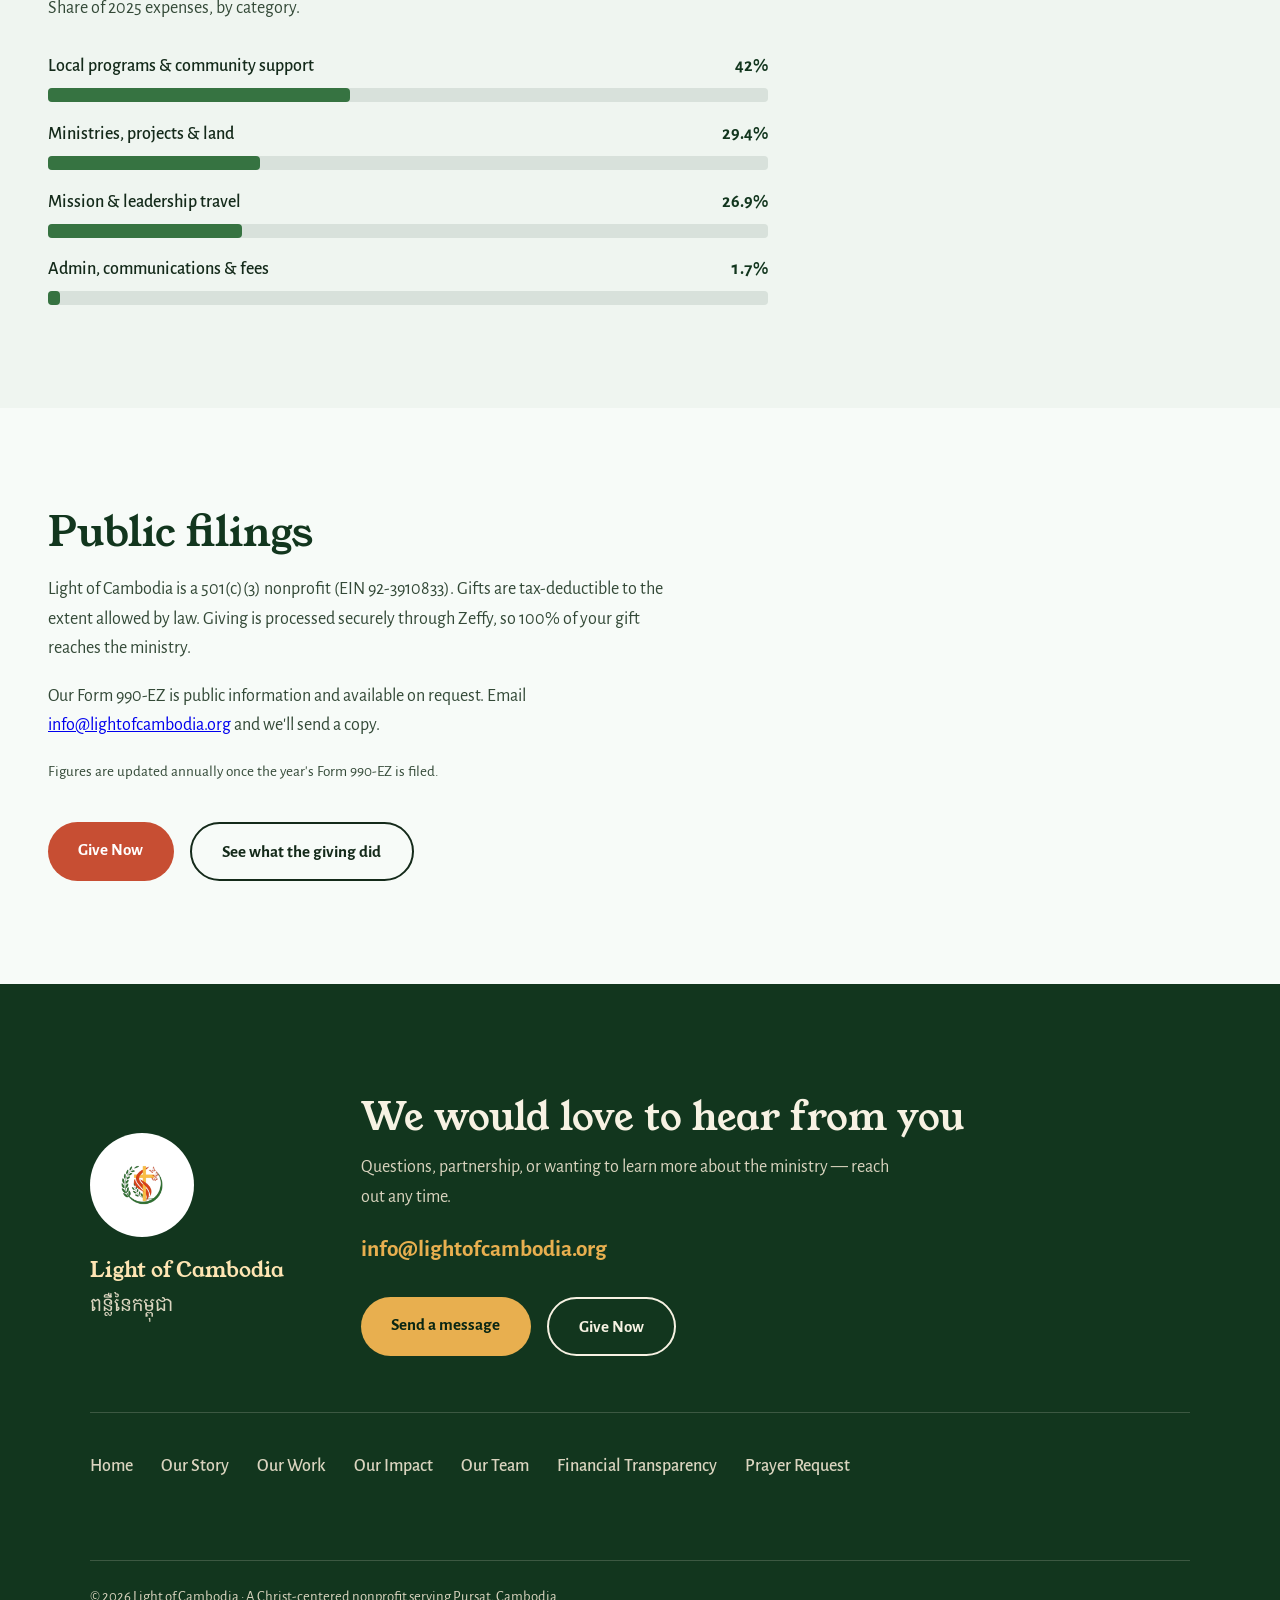
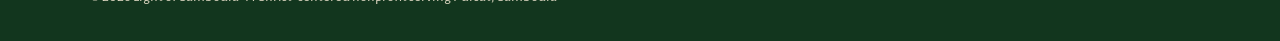
==== commit 3469c6dc: "Edits from Jennifer's live review - Solid dark sections (nav menu, verse band, page heroes, footer) " ====
--- a/financials.html
+++ b/financials.html
@@ -25,7 +25,7 @@
   </a>
   <nav class="nav-links" aria-label="Primary">
     <a href="our-story.html">Our Story</a>
-    <a href="how-we-work.html">How We Work</a>
+    <a href="our-work.html">Our Work</a>
     <a href="our-impact.html">Our Impact</a>
     <a href="our-team.html">Our Team</a>
     <a href="financials.html" aria-current="page">Financials</a>
@@ -39,7 +39,7 @@
 <div class="mobile-menu" id="mobile-menu" hidden>
   <a href="index.html">Home</a>
   <a href="our-story.html">Our Story</a>
-  <a href="how-we-work.html">How We Work</a>
+  <a href="our-work.html">Our Work</a>
   <a href="our-impact.html">Our Impact</a>
   <a href="our-team.html">Our Team</a>
   <a href="financials.html" aria-current="page">Financials</a>
@@ -149,7 +149,7 @@
   <nav class="footer-nav" aria-label="Footer">
     <a href="index.html">Home</a>
     <a href="our-story.html">Our Story</a>
-    <a href="how-we-work.html">How We Work</a>
+    <a href="our-work.html">Our Work</a>
     <a href="our-impact.html">Our Impact</a>
     <a href="our-team.html">Our Team</a>
     <a href="financials.html" aria-current="page">Financial Transparency</a>
--- a/styles.css
+++ b/styles.css
@@ -117,7 +117,7 @@
   position: fixed;
   inset: 0;
   z-index: var(--z-menu);
-  background: var(--evergreen-deep);
+  background: var(--evergreen);
   display: flex;
   flex-direction: column;
   align-items: center;
@@ -260,7 +260,7 @@
 /* ---------- verse ---------- */
 .verse {
   position: relative;
-  background: var(--evergreen-deep);
+  background: var(--evergreen);
   color: var(--on-dark);
   padding: clamp(5rem, 11vw, 8.5rem) clamp(1.25rem, 4vw, 3rem);
   text-align: center;
@@ -289,6 +289,9 @@
   line-height: 1.3;
   color: var(--sunlight);
 }
+/* longer anchor verse: smaller type so the band keeps its proportions */
+.verse-long p { font-size: clamp(1.1rem, 2vw, 1.7rem); max-width: 34ch; margin-inline: auto; }
+
 .verse cite {
   display: block;
   margin-top: 1.4rem;
@@ -417,7 +420,7 @@
 
 /* ---------- footer ---------- */
 .footer {
-  background: var(--evergreen-deep);
+  background: var(--evergreen);
   color: var(--on-dark);
   padding: clamp(4.5rem, 9vw, 7rem) clamp(1.25rem, 4vw, 3rem) 2rem;
 }
@@ -537,7 +540,7 @@
 /* page hero — dark band so the transparent nav keeps its contrast */
 .page-hero {
   position: relative;
-  background: var(--evergreen-deep);
+  background: var(--evergreen);
   color: var(--on-dark);
   padding: clamp(9rem, 18vh, 13rem) clamp(1.25rem, 4vw, 3rem) clamp(3.5rem, 7vw, 5.5rem);
   overflow: hidden;
@@ -588,6 +591,9 @@
 
 /* photo + copy band inside interior pages (reuses .band grid) */
 .band-tall .band-photo img { aspect-ratio: 4 / 5; }
+/* keep faces near the top of a portrait photo from being cropped */
+.band-photo img.focus-top { object-position: center top; }
+.band-photo img.focus-upper { object-position: center 28%; }
 .band-copy > .band-note { margin-top: 1rem; font-style: italic; color: var(--ink-soft); }
 
 /* next-steps link row */
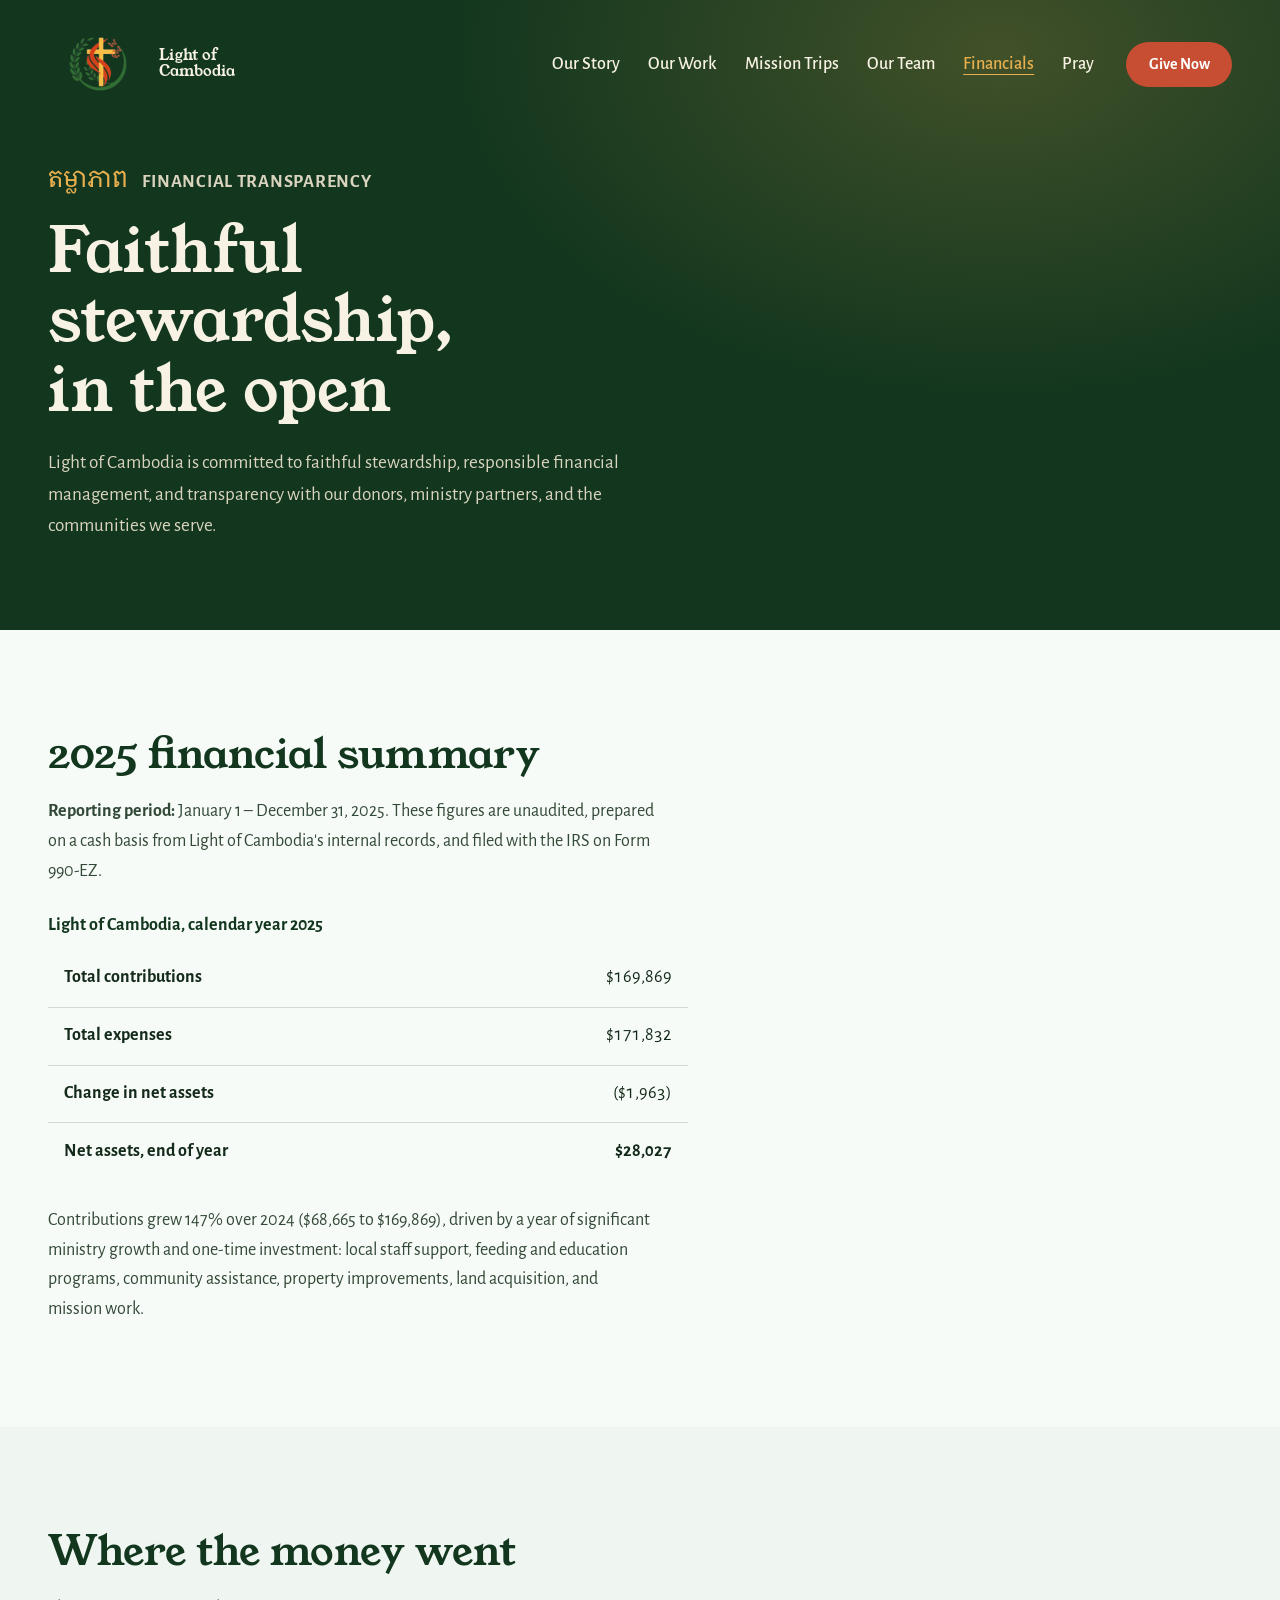
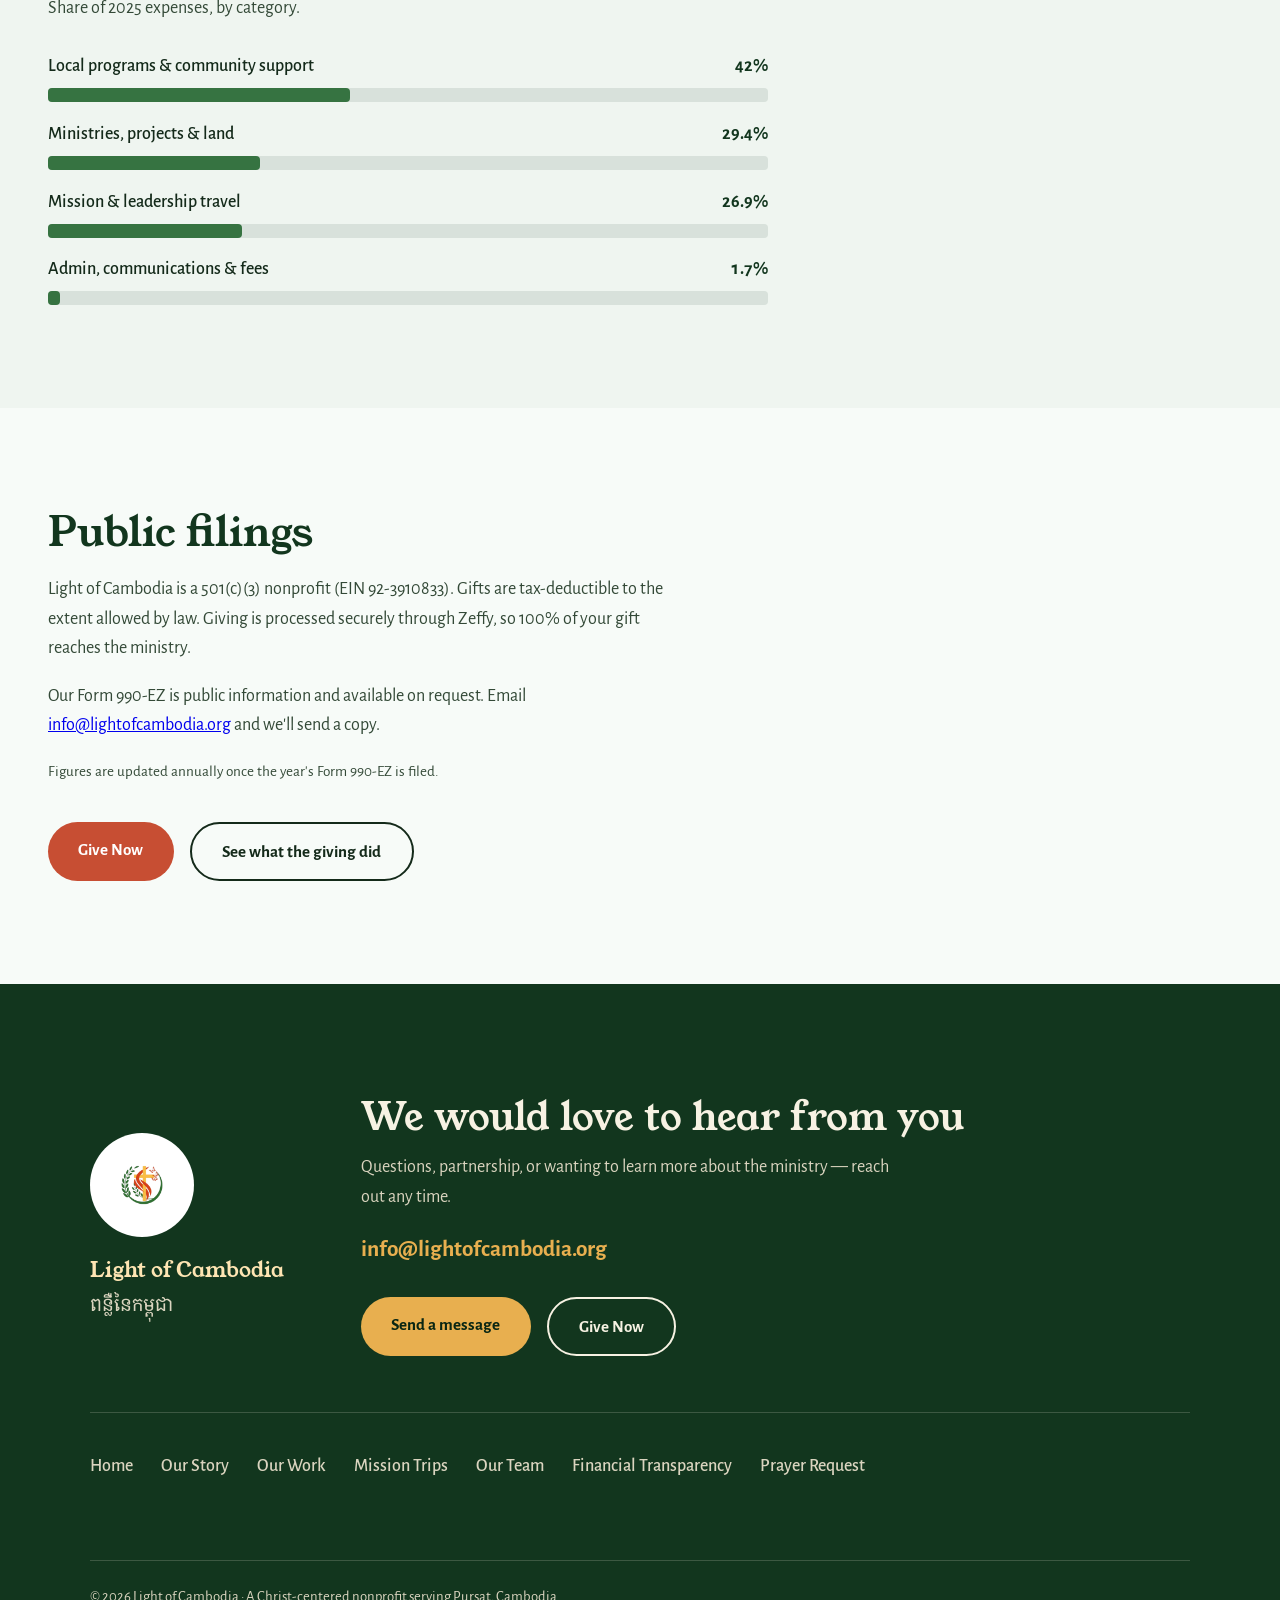
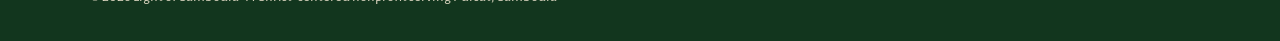
==== commit 1806e5c1: "Merge Our Impact into Our Work, add Mission Trips, photo carousels Our Work and Our Impact told the " ====
--- a/financials.html
+++ b/financials.html
@@ -26,7 +26,7 @@
   <nav class="nav-links" aria-label="Primary">
     <a href="our-story.html">Our Story</a>
     <a href="our-work.html">Our Work</a>
-    <a href="our-impact.html">Our Impact</a>
+    <a href="mission-trips.html">Mission Trips</a>
     <a href="our-team.html">Our Team</a>
     <a href="financials.html" aria-current="page">Financials</a>
     <a href="prayer.html">Pray</a>
@@ -40,7 +40,7 @@
   <a href="index.html">Home</a>
   <a href="our-story.html">Our Story</a>
   <a href="our-work.html">Our Work</a>
-  <a href="our-impact.html">Our Impact</a>
+  <a href="mission-trips.html">Mission Trips</a>
   <a href="our-team.html">Our Team</a>
   <a href="financials.html" aria-current="page">Financials</a>
   <a href="prayer.html">Pray</a>
@@ -121,7 +121,7 @@
       <p class="form-note">Figures are updated annually once the year's Form 990-EZ is filed.</p>
       <div class="page-links">
         <a class="btn btn-flame" href="https://www.zeffy.com/en-US/donation-form/0152b182-8cbf-4714-b26a-99909867ee95" target="_blank" rel="noopener">Give Now</a>
-        <a class="btn btn-ghost" href="our-impact.html">See what the giving did</a>
+        <a class="btn btn-ghost" href="our-work.html">See what the giving did</a>
       </div>
     </div>
   </div>
@@ -150,7 +150,7 @@
     <a href="index.html">Home</a>
     <a href="our-story.html">Our Story</a>
     <a href="our-work.html">Our Work</a>
-    <a href="our-impact.html">Our Impact</a>
+    <a href="mission-trips.html">Mission Trips</a>
     <a href="our-team.html">Our Team</a>
     <a href="financials.html" aria-current="page">Financial Transparency</a>
     <a href="prayer.html">Prayer Request</a>
--- a/styles.css
+++ b/styles.css
@@ -592,8 +592,24 @@
 /* photo + copy band inside interior pages (reuses .band grid) */
 .band-tall .band-photo img { aspect-ratio: 4 / 5; }
 /* keep faces near the top of a portrait photo from being cropped */
-.band-photo img.focus-top { object-position: center top; }
-.band-photo img.focus-upper { object-position: center 28%; }
+.band-photo img.focus-top,
+.band-carousel img.focus-top { object-position: center top; }
+.band-photo img.focus-upper,
+.band-carousel img.focus-upper { object-position: center 28%; }
+
+/* a carousel used as a band's photo column: image-only slides, no card chrome,
+   sized to match the plain .band-photo it replaces */
+.band-carousel { margin-top: 0; }
+.band-flip .band-carousel { order: 2; }
+.band-carousel .carousel-slide {
+  grid-template-columns: 1fr;
+  gap: 0;
+  background: transparent;
+  border: 0;
+}
+.band-carousel .carousel-slide img { aspect-ratio: 5 / 4; border-radius: var(--radius); }
+.band-tall .band-carousel .carousel-slide img { aspect-ratio: 4 / 5; }
+.band-carousel .carousel-controls { margin-top: 0.9rem; }
 .band-copy > .band-note { margin-top: 1rem; font-style: italic; color: var(--ink-soft); }
 
 /* next-steps link row */
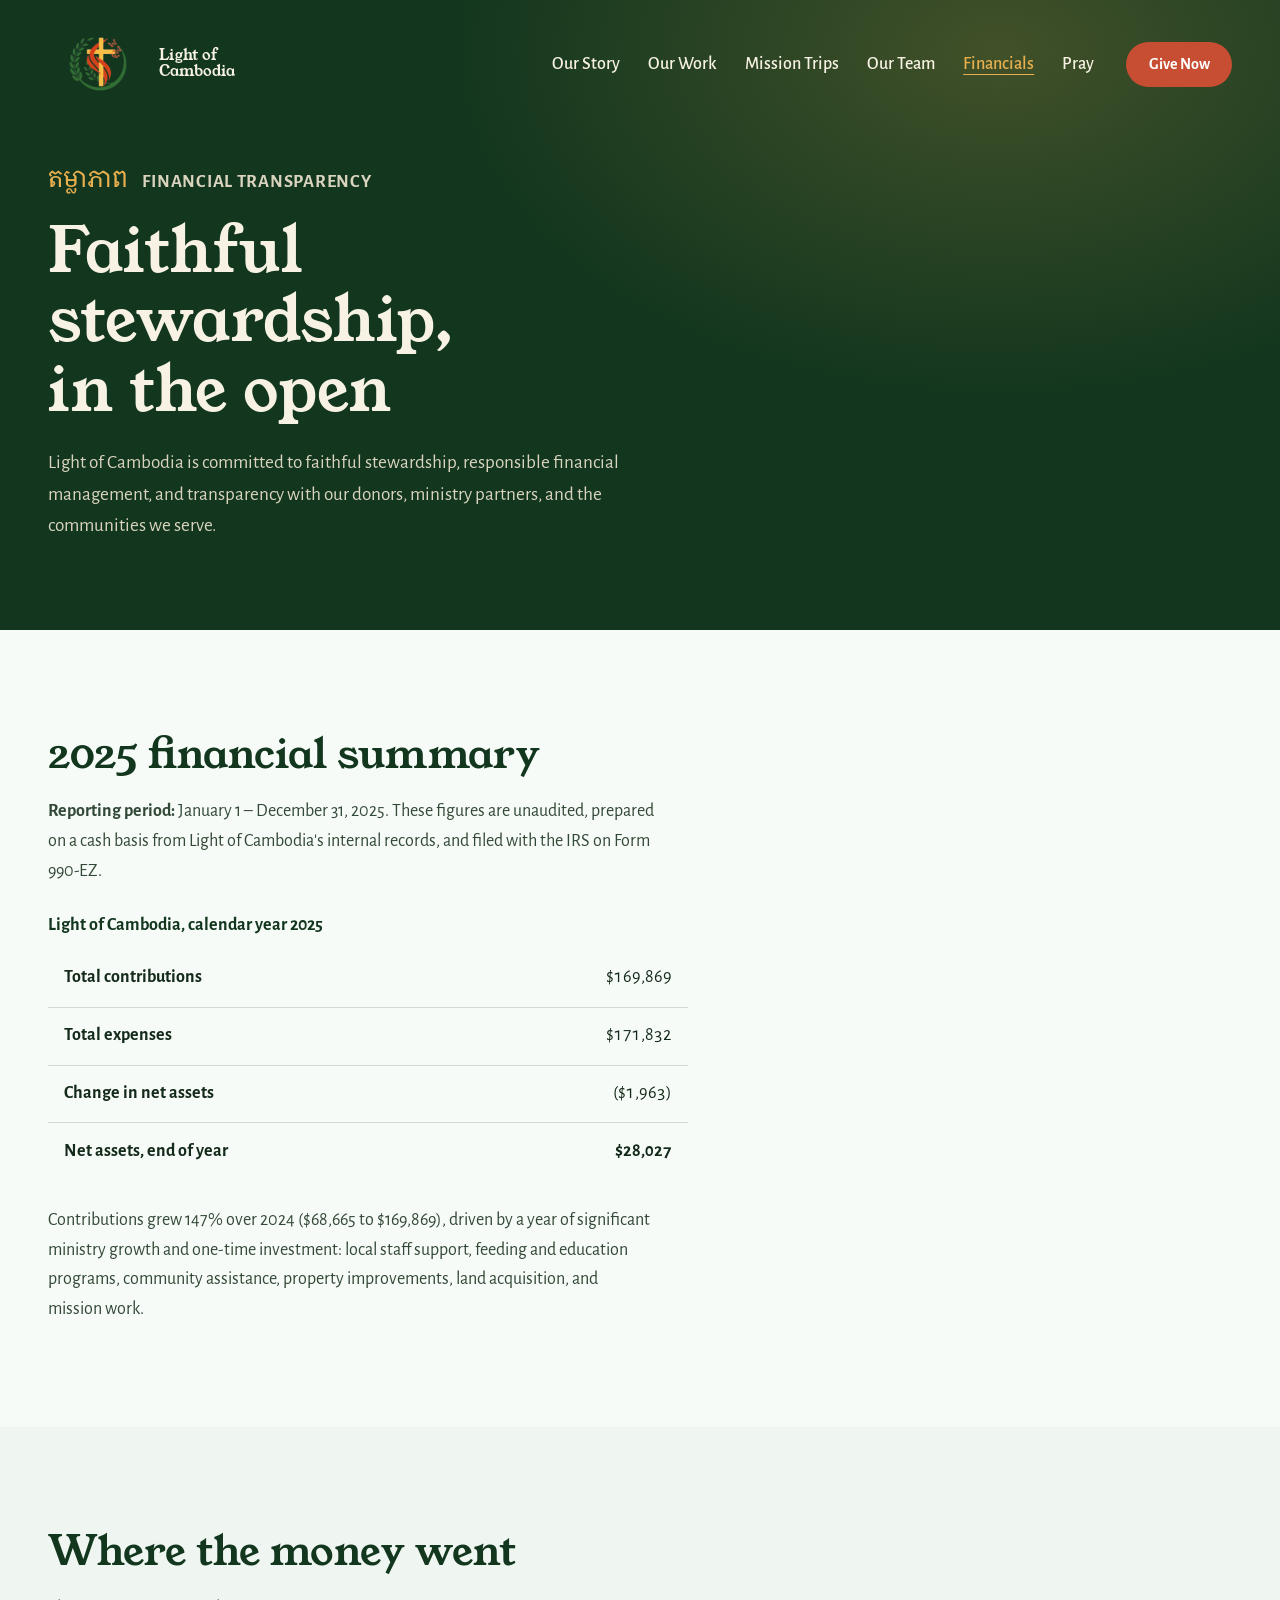
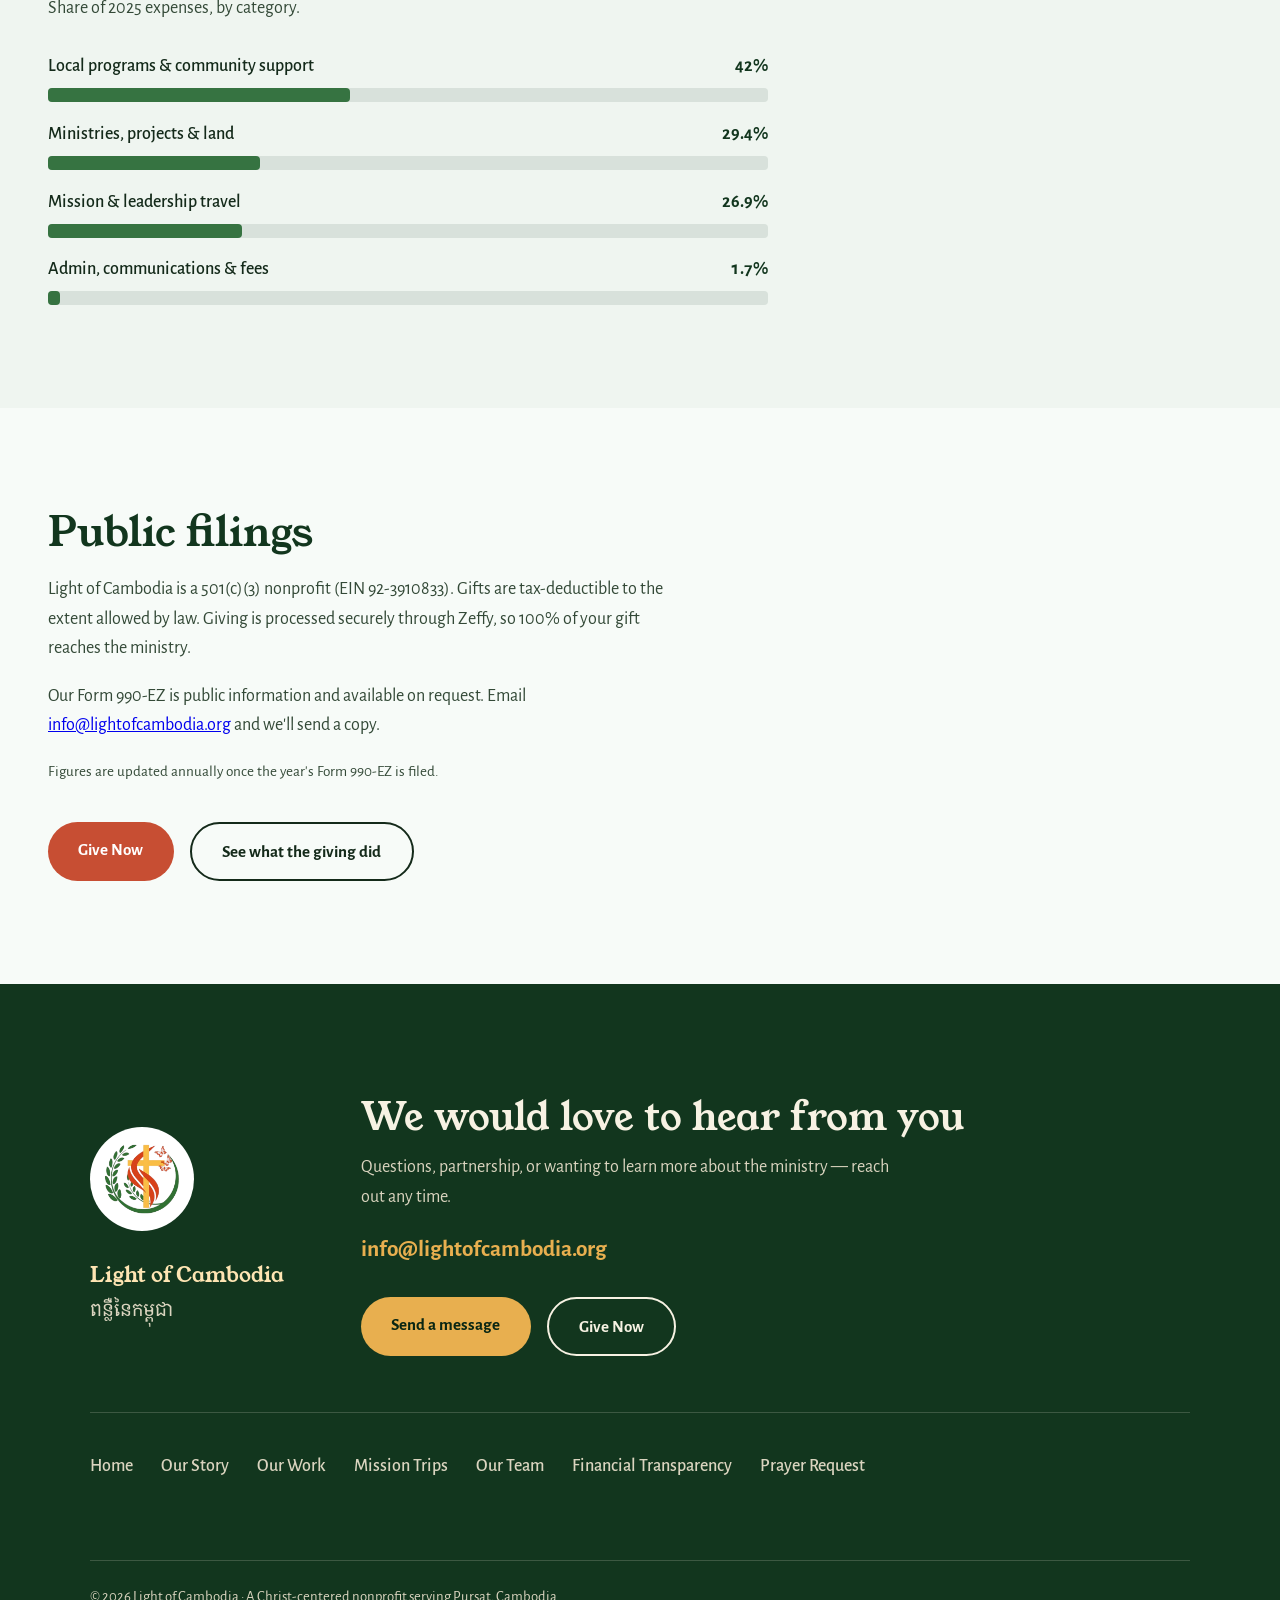
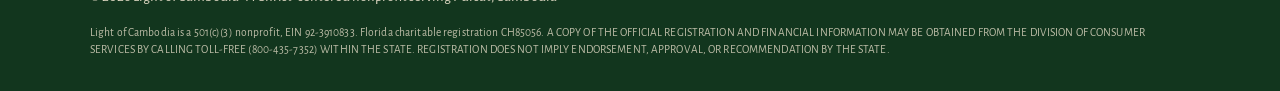
==== commit 8d0cf21a: "Add the Florida solicitation disclosure to the footer Light of Cambodia registered with the Florida " ====
--- a/financials.html
+++ b/financials.html
@@ -156,6 +156,7 @@
     <a href="prayer.html">Prayer Request</a>
   </nav>
   <p class="footer-fine">© <span id="year">2026</span> Light of Cambodia · A Christ-centered nonprofit serving Pursat, Cambodia</p>
+  <p class="footer-legal">Light of Cambodia is a 501(c)(3) nonprofit, EIN 92-3910833. Florida charitable registration CH85056. A COPY OF THE OFFICIAL REGISTRATION AND FINANCIAL INFORMATION MAY BE OBTAINED FROM THE DIVISION OF CONSUMER SERVICES BY CALLING TOLL-FREE (800-435-7352) WITHIN THE STATE. REGISTRATION DOES NOT IMPLY ENDORSEMENT, APPROVAL, OR RECOMMENDATION BY THE STATE.</p>
 </footer>
 
 <script src="app.js"></script>
--- a/styles.css
+++ b/styles.css
@@ -282,6 +282,20 @@
   margin-bottom: 2.4rem;
   box-shadow: 0 0 70px oklch(0.79 0.13 78 / 0.5), 0 0 24px oklch(0.79 0.13 78 / 0.35);
 }
+/* logo.png carries ~21% transparent margin on every side, so the mark itself
+   fills only ~57% of the file. Scaling brings the mark up to about 72% of the
+   circle; what spills past the edge is transparent padding.
+   Uses transform rather than a width over 100%: an oversized grid child gets
+   pinned to the top of its cell instead of staying centred, which pushed the
+   logo visibly low. transform scales about the element's own centre, so the
+   mark stays centred on both axes. */
+.verse-logo img,
+.footer-logo img {
+  width: 100%;
+  height: 100%;
+  max-width: none;
+  transform: scale(1.25);
+}
 .verse blockquote { position: relative; }
 .verse p {
   font-family: "Young Serif", serif;
@@ -463,6 +477,19 @@
   color: var(--on-dark-soft);
 }
 
+/* Florida solicitation disclosure. Chapter 496 F.S. requires the registration
+   number and this statement, in capitals, on every solicitation. The site
+   carries Give Now buttons on all seven pages, so it lives in the footer. */
+.footer-legal {
+  width: min(1100px, 100%);
+  margin: 0.9rem auto 0;
+  font-size: 0.72rem;
+  line-height: 1.55;
+  letter-spacing: 0.01em;
+  color: var(--on-dark-soft);
+  opacity: 0.85;
+}
+
 /* ---------- reveals (enhance-only: visible without JS) ---------- */
 .js .reveal {
   opacity: 0;
@@ -484,7 +511,6 @@
   .nav-logo { width: 76px; height: 76px; }
   .nav.scrolled .nav-logo { width: 56px; height: 56px; }
   .verse-logo { width: 132px; height: 132px; }
-  .verse-logo img { width: 118px; height: 118px; }
   .nav-toggle {
     display: flex;
     flex-direction: column;
@@ -610,6 +636,28 @@
 .band-carousel .carousel-slide img { aspect-ratio: 5 / 4; border-radius: var(--radius); }
 .band-tall .band-carousel .carousel-slide img { aspect-ratio: 4 / 5; }
 .band-carousel .carousel-controls { margin-top: 0.9rem; }
+
+/* mission trip funding goal */
+.trip-goal {
+  display: flex;
+  flex-direction: column;
+  align-items: center;
+  gap: 0.3rem;
+  text-align: center;
+  background: var(--evergreen);
+  color: var(--on-dark);
+  border-radius: var(--radius);
+  padding: clamp(1.4rem, 3vw, 2.2rem);
+  margin: 1.6rem 0 2rem;
+}
+.trip-goal strong {
+  font-family: "Young Serif", serif;
+  font-weight: 400;
+  font-size: clamp(2rem, 5vw, 3rem);
+  color: var(--sunlight);
+  line-height: 1;
+}
+.trip-goal span { color: var(--on-dark-soft); font-size: 1rem; }
 .band-copy > .band-note { margin-top: 1rem; font-style: italic; color: var(--ink-soft); }
 
 /* next-steps link row */
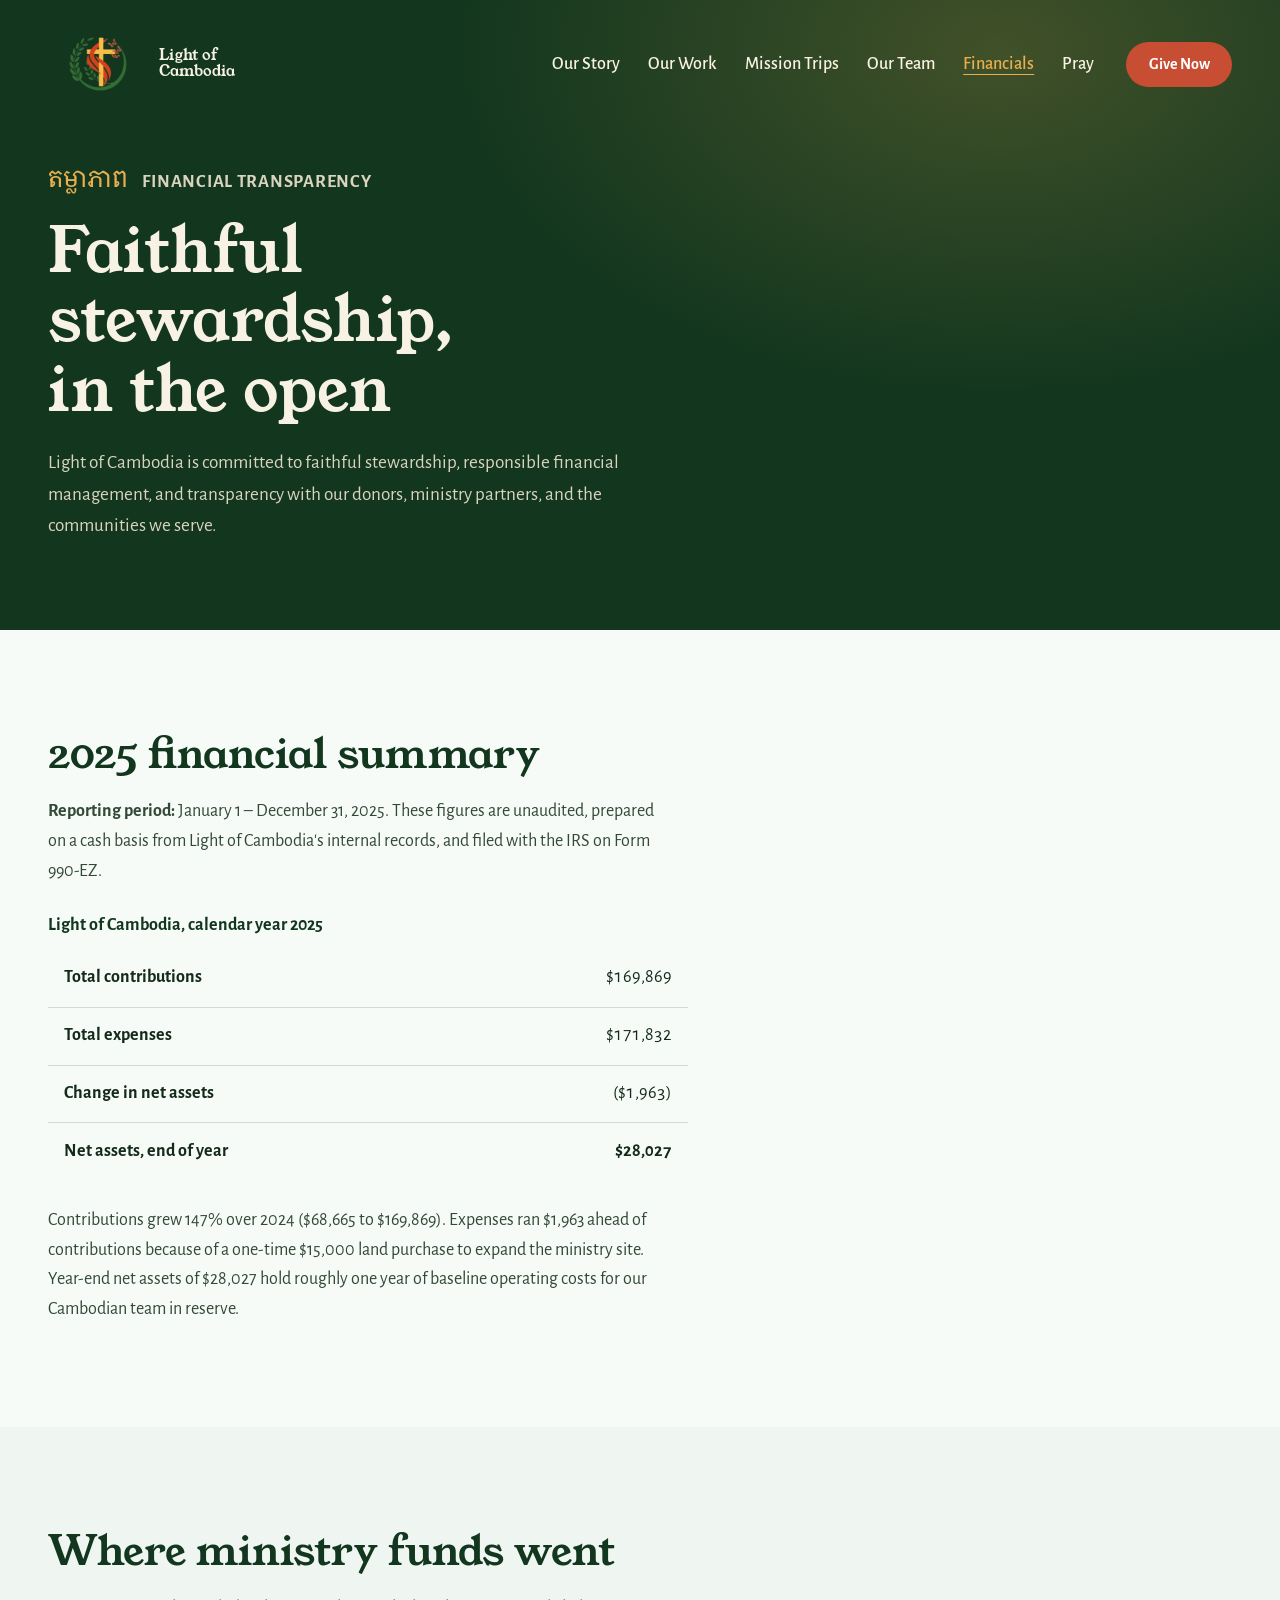
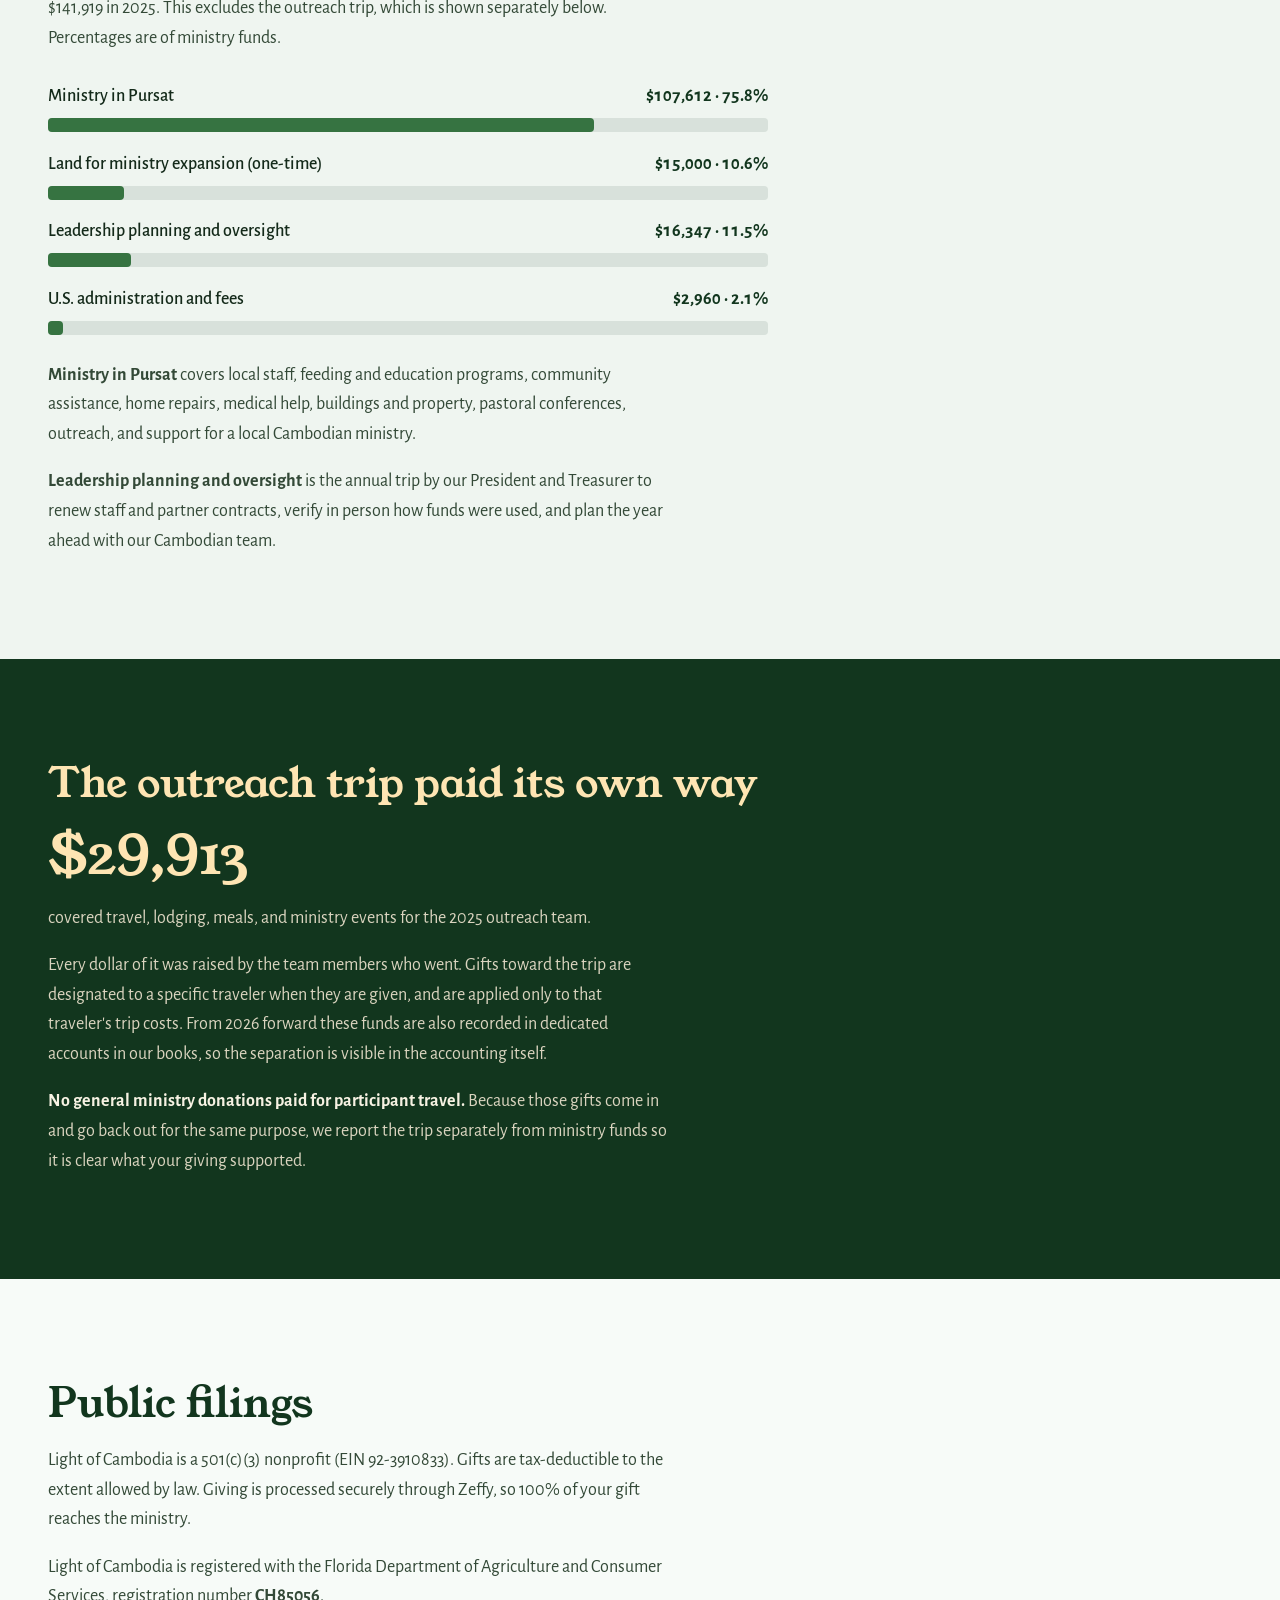
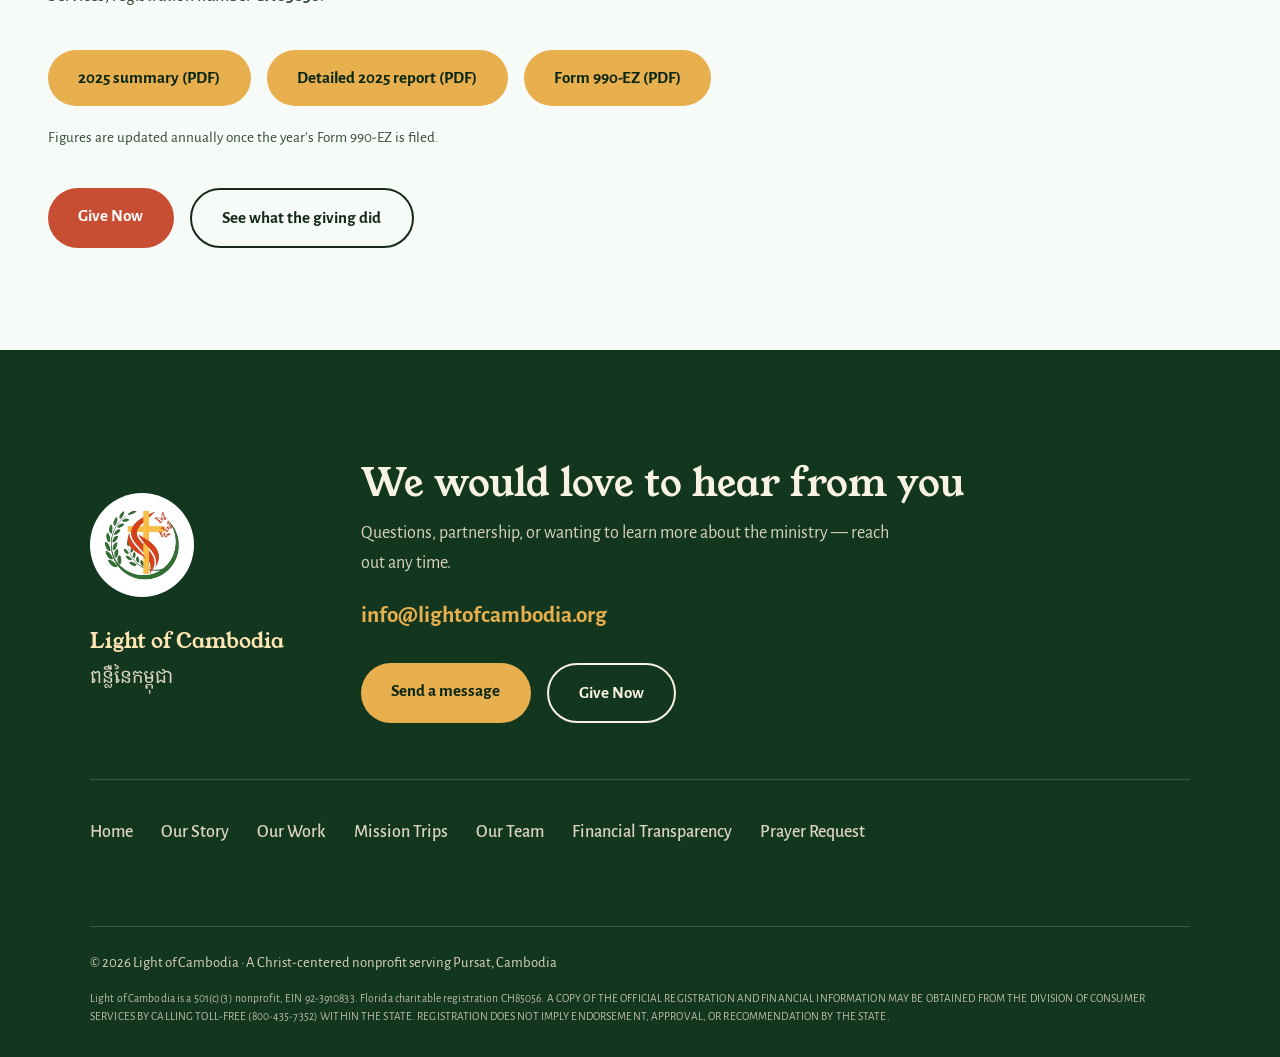
==== commit 83b655e2: "Update Financials page to the restated 2025 breakdown Replace the four-category chart that blended t" ====
--- a/financials.html
+++ b/financials.html
@@ -74,7 +74,7 @@
         </tbody>
       </table>
 
-      <p style="margin-top:1.6rem">Contributions grew 147% over 2024 ($68,665 to $169,869), driven by a year of significant ministry growth and one-time investment: local staff support, feeding and education programs, community assistance, property improvements, land acquisition, and mission work.</p>
+      <p style="margin-top:1.6rem">Contributions grew 147% over 2024 ($68,665 to $169,869). Expenses ran $1,963 ahead of contributions because of a one-time $15,000 land purchase to expand the ministry site. Year-end net assets of $28,027 hold roughly one year of baseline operating costs for our Cambodian team in reserve.</p>
     </div>
   </div>
 </section>
@@ -82,30 +82,44 @@
 <section class="section section-surface">
   <div class="section-inner">
     <div class="prose reveal">
-      <h2>Where the money went</h2>
-      <p>Share of 2025 expenses, by category.</p>
+      <h2>Where ministry funds went</h2>
+      <p>$141,919 in 2025. This excludes the outreach trip, which is shown separately below. Percentages are of ministry funds.</p>
       <div class="chart">
         <div class="chart-row">
-          <span class="chart-label">Local programs &amp; community support</span>
-          <span class="chart-value">42%</span>
-          <div class="chart-track" aria-hidden="true"><div class="chart-bar" style="width:42%"></div></div>
+          <span class="chart-label">Ministry in Pursat</span>
+          <span class="chart-value">$107,612 · 75.8%</span>
+          <div class="chart-track" aria-hidden="true"><div class="chart-bar" style="width:75.8%"></div></div>
         </div>
         <div class="chart-row">
-          <span class="chart-label">Ministries, projects &amp; land</span>
-          <span class="chart-value">29.4%</span>
-          <div class="chart-track" aria-hidden="true"><div class="chart-bar" style="width:29.4%"></div></div>
+          <span class="chart-label">Land for ministry expansion (one-time)</span>
+          <span class="chart-value">$15,000 · 10.6%</span>
+          <div class="chart-track" aria-hidden="true"><div class="chart-bar" style="width:10.6%"></div></div>
         </div>
         <div class="chart-row">
-          <span class="chart-label">Mission &amp; leadership travel</span>
-          <span class="chart-value">26.9%</span>
-          <div class="chart-track" aria-hidden="true"><div class="chart-bar" style="width:26.9%"></div></div>
+          <span class="chart-label">Leadership planning and oversight</span>
+          <span class="chart-value">$16,347 · 11.5%</span>
+          <div class="chart-track" aria-hidden="true"><div class="chart-bar" style="width:11.5%"></div></div>
         </div>
         <div class="chart-row">
-          <span class="chart-label">Admin, communications &amp; fees</span>
-          <span class="chart-value">1.7%</span>
-          <div class="chart-track" aria-hidden="true"><div class="chart-bar" style="width:1.7%"></div></div>
+          <span class="chart-label">U.S. administration and fees</span>
+          <span class="chart-value">$2,960 · 2.1%</span>
+          <div class="chart-track" aria-hidden="true"><div class="chart-bar" style="width:2.1%"></div></div>
         </div>
       </div>
+      <p style="margin-top:1.6rem"><strong>Ministry in Pursat</strong> covers local staff, feeding and education programs, community assistance, home repairs, medical help, buildings and property, pastoral conferences, outreach, and support for a local Cambodian ministry.</p>
+      <p><strong>Leadership planning and oversight</strong> is the annual trip by our President and Treasurer to renew staff and partner contracts, verify in person how funds were used, and plan the year ahead with our Cambodian team.</p>
+    </div>
+  </div>
+</section>
+
+<section class="section section-dark">
+  <div class="section-inner">
+    <div class="prose reveal">
+      <h2>The outreach trip paid its own way</h2>
+      <p class="trip-figure">$29,913</p>
+      <p>covered travel, lodging, meals, and ministry events for the 2025 outreach team.</p>
+      <p>Every dollar of it was raised by the team members who went. Gifts toward the trip are designated to a specific traveler when they are given, and are applied only to that traveler's trip costs. From 2026 forward these funds are also recorded in dedicated accounts in our books, so the separation is visible in the accounting itself.</p>
+      <p><strong>No general ministry donations paid for participant travel.</strong> Because those gifts come in and go back out for the same purpose, we report the trip separately from ministry funds so it is clear what your giving supported.</p>
     </div>
   </div>
 </section>
@@ -115,10 +129,13 @@
     <div class="prose reveal">
       <h2>Public filings</h2>
       <p>Light of Cambodia is a 501(c)(3) nonprofit (EIN 92-3910833). Gifts are tax-deductible to the extent allowed by law. Giving is processed securely through Zeffy, so 100% of your gift reaches the ministry.</p>
-      <!-- TODO: when Jennifer sends Light of Cambodia Inc_Form990-Ez.pdf, drop it at assets/docs/ and swap the line below for:
-           <p class="page-links"><a class="btn btn-gold" href="assets/docs/light-of-cambodia-form-990ez.pdf">Download our Form 990-EZ (PDF)</a></p> -->
-      <p>Our Form 990-EZ is public information and available on request. Email <a href="mailto:info@lightofcambodia.org">info@lightofcambodia.org</a> and we'll send a copy.</p>
-      <p class="form-note">Figures are updated annually once the year's Form 990-EZ is filed.</p>
+      <p>Light of Cambodia is registered with the Florida Department of Agriculture and Consumer Services, registration number <strong>CH85056</strong>.</p>
+      <div class="page-links">
+        <a class="btn btn-gold" href="assets/docs/light-of-cambodia-2025-financial-summary.pdf">2025 summary (PDF)</a>
+        <a class="btn btn-gold" href="assets/docs/light-of-cambodia-2025-financial-report.pdf">Detailed 2025 report (PDF)</a>
+        <a class="btn btn-gold" href="assets/docs/light-of-cambodia-2025-form-990ez.pdf">Form 990-EZ (PDF)</a>
+      </div>
+      <p class="form-note" style="margin-top:1.2rem">Figures are updated annually once the year's Form 990-EZ is filed.</p>
       <div class="page-links">
         <a class="btn btn-flame" href="https://www.zeffy.com/en-US/donation-form/0152b182-8cbf-4714-b26a-99909867ee95" target="_blank" rel="noopener">Give Now</a>
         <a class="btn btn-ghost" href="our-work.html">See what the giving did</a>
--- a/styles.css
+++ b/styles.css
@@ -747,6 +747,8 @@
   overflow: hidden;
 }
 .chart-bar { height: 100%; background: var(--leaf); border-radius: 0 4px 4px 0; }
+.section-dark .prose .trip-figure { font-family: "Young Serif", serif; font-size: clamp(2.4rem, 5vw, 3.4rem); line-height: 1.1; color: var(--sunlight); margin: 1.2rem 0 0.4rem; }
+.section-dark .prose strong { color: var(--on-dark); }
 
 /* ---------- carousel ---------- */
 .carousel { position: relative; margin-top: 1.8rem; }
